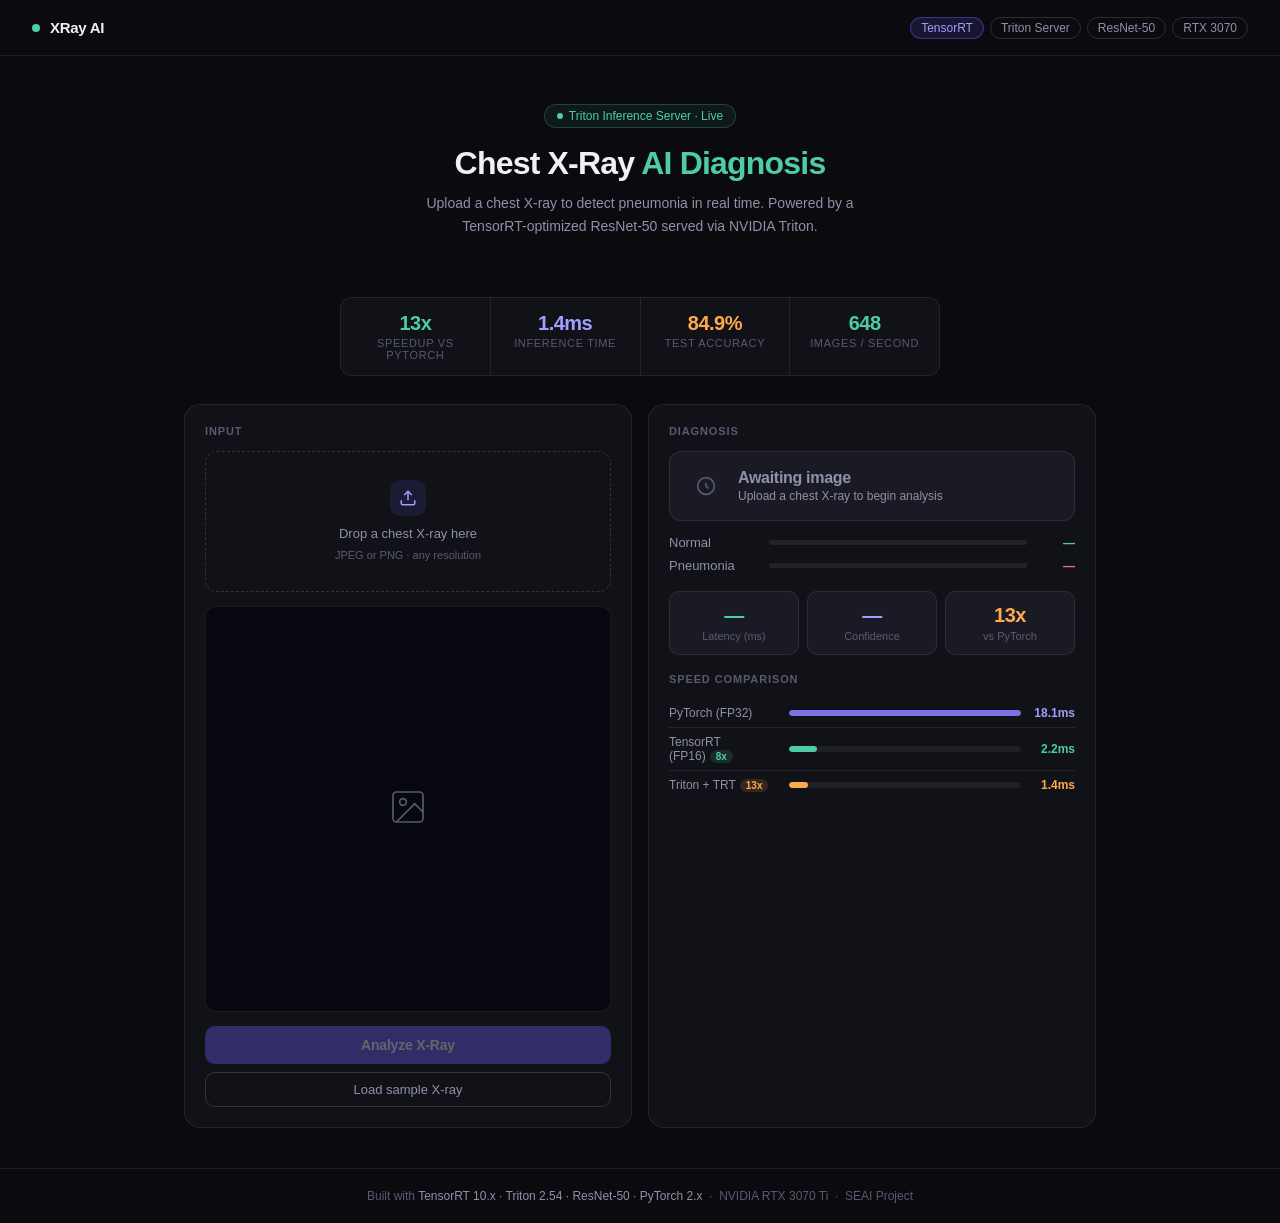
==== frontend/index.html @ e3b9f63e "Initial commit" ====
<!DOCTYPE html>
<html lang="en">
<head>
<meta charset="UTF-8">
<meta name="viewport" content="width=device-width, initial-scale=1.0">
<title>Chest X-Ray AI Classifier</title>
<style>
  *, *::before, *::after { box-sizing: border-box; margin: 0; padding: 0; }

  :root {
    --bg: #0a0a0f;
    --bg2: #111118;
    --bg3: #1a1a24;
    --border: rgba(255,255,255,0.08);
    --border2: rgba(255,255,255,0.14);
    --text: #f0f0f5;
    --text2: #9090a8;
    --text3: #5a5a70;
    --accent: #6c63ff;
    --accent2: #4ecca3;
    --danger: #ff6b6b;
    --success: #4ecca3;
    --warn: #ffa94d;
  }

  body {
    background: var(--bg);
    color: var(--text);
    font-family: 'Inter', -apple-system, BlinkMacSystemFont, sans-serif;
    min-height: 100vh;
    padding: 0;
  }

  a { color: var(--accent2); text-decoration: none; }

  .navbar {
    display: flex;
    align-items: center;
    justify-content: space-between;
    padding: 0 32px;
    height: 56px;
    border-bottom: 1px solid var(--border);
    background: var(--bg);
  }
  .nav-logo {
    display: flex;
    align-items: center;
    gap: 10px;
    font-size: 15px;
    font-weight: 600;
    letter-spacing: -0.3px;
  }
  .nav-logo-dot {
    width: 8px; height: 8px;
    border-radius: 50%;
    background: var(--accent2);
  }
  .nav-pills {
    display: flex;
    gap: 6px;
  }
  .nav-pill {
    font-size: 12px;
    padding: 3px 10px;
    border-radius: 20px;
    border: 1px solid var(--border2);
    color: var(--text2);
  }
  .nav-pill.active {
    background: rgba(108,99,255,0.15);
    border-color: rgba(108,99,255,0.4);
    color: #a09fff;
  }

  .hero {
    text-align: center;
    padding: 48px 32px 32px;
  }
  .hero-badge {
    display: inline-flex;
    align-items: center;
    gap: 6px;
    font-size: 12px;
    color: var(--accent2);
    border: 1px solid rgba(78,204,163,0.25);
    background: rgba(78,204,163,0.08);
    padding: 4px 12px;
    border-radius: 20px;
    margin-bottom: 16px;
  }
  .hero-badge-dot {
    width: 6px; height: 6px;
    border-radius: 50%;
    background: var(--accent2);
    animation: pulse 2s ease-in-out infinite;
  }
  @keyframes pulse { 0%,100%{opacity:1} 50%{opacity:0.4} }
  .hero h1 {
    font-size: 32px;
    font-weight: 700;
    letter-spacing: -0.8px;
    line-height: 1.2;
    margin-bottom: 10px;
  }
  .hero h1 span { color: var(--accent2); }
  .hero p {
    font-size: 14px;
    color: var(--text2);
    max-width: 480px;
    margin: 0 auto;
    line-height: 1.6;
  }

  .stats-bar {
    display: flex;
    justify-content: center;
    gap: 0;
    margin: 28px auto;
    max-width: 600px;
    border: 1px solid var(--border);
    border-radius: 12px;
    overflow: hidden;
    background: var(--bg2);
  }
  .stat-item {
    flex: 1;
    padding: 14px 16px;
    text-align: center;
    border-right: 1px solid var(--border);
  }
  .stat-item:last-child { border-right: none; }
  .stat-val {
    font-size: 20px;
    font-weight: 700;
    letter-spacing: -0.5px;
  }
  .stat-val.green { color: var(--accent2); }
  .stat-val.purple { color: #a09fff; }
  .stat-val.orange { color: var(--warn); }
  .stat-lbl {
    font-size: 11px;
    color: var(--text3);
    margin-top: 2px;
    text-transform: uppercase;
    letter-spacing: 0.06em;
  }

  .main-grid {
    display: grid;
    grid-template-columns: 1fr 1fr;
    gap: 16px;
    max-width: 960px;
    margin: 0 auto;
    padding: 0 24px 40px;
  }

  .panel {
    background: var(--bg2);
    border: 1px solid var(--border);
    border-radius: 16px;
    padding: 20px;
  }

  .panel-label {
    font-size: 11px;
    font-weight: 600;
    color: var(--text3);
    text-transform: uppercase;
    letter-spacing: 0.08em;
    margin-bottom: 14px;
  }

  .upload-zone {
    border: 1.5px dashed var(--border2);
    border-radius: 12px;
    padding: 28px 16px;
    text-align: center;
    cursor: pointer;
    transition: border-color 0.2s, background 0.2s;
    margin-bottom: 14px;
  }
  .upload-zone:hover {
    border-color: rgba(108,99,255,0.5);
    background: rgba(108,99,255,0.04);
  }
  .upload-zone.dragover {
    border-color: var(--accent2);
    background: rgba(78,204,163,0.06);
  }
  .upload-icon {
    width: 36px; height: 36px;
    margin: 0 auto 10px;
    border-radius: 10px;
    background: rgba(108,99,255,0.12);
    display: flex;
    align-items: center;
    justify-content: center;
  }
  .upload-icon svg { width: 18px; height: 18px; color: #a09fff; }
  .upload-zone p { font-size: 13px; color: var(--text2); margin-bottom: 4px; }
  .upload-zone span { font-size: 11px; color: var(--text3); }

  .preview-box {
    width: 100%;
    aspect-ratio: 1;
    background: #070710;
    border-radius: 10px;
    display: flex;
    align-items: center;
    justify-content: center;
    overflow: hidden;
    margin-bottom: 14px;
    border: 1px solid var(--border);
  }
  .preview-box img {
    width: 100%;
    height: 100%;
    object-fit: contain;
  }
  .preview-placeholder svg { width: 40px; height: 40px; color: var(--text3); }

  #fileInput { display: none; }

  .btn-analyze {
    width: 100%;
    padding: 11px;
    background: var(--accent);
    color: #fff;
    border: none;
    border-radius: 10px;
    font-size: 14px;
    font-weight: 600;
    cursor: pointer;
    transition: opacity 0.2s, transform 0.1s;
    letter-spacing: -0.2px;
  }
  .btn-analyze:hover { opacity: 0.88; }
  .btn-analyze:active { transform: scale(0.98); }
  .btn-analyze:disabled { opacity: 0.35; cursor: not-allowed; }

  .btn-sample {
    width: 100%;
    padding: 9px;
    background: transparent;
    color: var(--text2);
    border: 1px solid var(--border2);
    border-radius: 10px;
    font-size: 13px;
    cursor: pointer;
    margin-top: 8px;
    transition: background 0.2s, color 0.2s;
  }
  .btn-sample:hover { background: var(--bg3); color: var(--text); }

  .result-section { margin-bottom: 18px; }

  .diagnosis-card {
    border-radius: 12px;
    padding: 14px 16px;
    margin-bottom: 14px;
    display: flex;
    align-items: center;
    gap: 12px;
  }
  .diagnosis-card.normal { background: rgba(78,204,163,0.1); border: 1px solid rgba(78,204,163,0.25); }
  .diagnosis-card.pneumonia { background: rgba(255,107,107,0.1); border: 1px solid rgba(255,107,107,0.25); }
  .diagnosis-card.waiting { background: var(--bg3); border: 1px solid var(--border); }
  .diagnosis-icon {
    width: 40px; height: 40px;
    border-radius: 10px;
    display: flex;
    align-items: center;
    justify-content: center;
    flex-shrink: 0;
  }
  .diagnosis-icon svg { width: 20px; height: 20px; }
  .diagnosis-icon.normal { background: rgba(78,204,163,0.2); color: var(--success); }
  .diagnosis-icon.pneumonia { background: rgba(255,107,107,0.2); color: var(--danger); }
  .diagnosis-icon.waiting { background: var(--bg3); color: var(--text3); }
  .diagnosis-title { font-size: 16px; font-weight: 700; letter-spacing: -0.3px; }
  .diagnosis-title.normal { color: var(--success); }
  .diagnosis-title.pneumonia { color: var(--danger); }
  .diagnosis-title.waiting { color: var(--text2); }
  .diagnosis-sub { font-size: 12px; color: var(--text2); margin-top: 2px; }

  .conf-row { display: flex; align-items: center; gap: 10px; margin-bottom: 8px; }
  .conf-name { font-size: 13px; color: var(--text2); width: 90px; flex-shrink: 0; }
  .conf-track { flex: 1; height: 5px; background: rgba(255,255,255,0.07); border-radius: 3px; overflow: hidden; }
  .conf-fill { height: 5px; border-radius: 3px; transition: width 0.6s cubic-bezier(0.4,0,0.2,1); width: 0; }
  .conf-fill.normal { background: var(--success); }
  .conf-fill.pneumonia { background: var(--danger); }
  .conf-pct { font-size: 12px; font-weight: 600; width: 38px; text-align: right; }

  .metrics-grid {
    display: grid;
    grid-template-columns: repeat(3, 1fr);
    gap: 8px;
    margin-bottom: 18px;
  }
  .metric-card {
    background: var(--bg3);
    border: 1px solid var(--border);
    border-radius: 10px;
    padding: 12px 10px;
    text-align: center;
  }
  .metric-val { font-size: 20px; font-weight: 700; letter-spacing: -0.5px; }
  .metric-val.green { color: var(--accent2); }
  .metric-val.purple { color: #a09fff; }
  .metric-val.orange { color: var(--warn); }
  .metric-lbl { font-size: 11px; color: var(--text3); margin-top: 3px; }

  .speed-section {}
  .speed-row {
    display: flex;
    align-items: center;
    gap: 10px;
    padding: 7px 0;
    border-bottom: 1px solid var(--border);
  }
  .speed-row:last-child { border-bottom: none; }
  .speed-label { font-size: 12px; color: var(--text2); width: 110px; flex-shrink: 0; }
  .speed-tag {
    font-size: 10px;
    font-weight: 600;
    padding: 1px 6px;
    border-radius: 8px;
    margin-left: 4px;
  }
  .speed-tag.trt { background: rgba(78,204,163,0.15); color: var(--accent2); }
  .speed-tag.triton { background: rgba(255,169,77,0.15); color: var(--warn); }
  .speed-track { flex: 1; height: 6px; background: rgba(255,255,255,0.06); border-radius: 3px; overflow: hidden; }
  .speed-fill { height: 6px; border-radius: 3px; }
  .speed-fill.pytorch { background: #7c72e8; width: 100%; }
  .speed-fill.trt { background: var(--accent2); width: 12%; }
  .speed-fill.triton { background: var(--warn); width: 8%; }
  .speed-ms { font-size: 12px; font-weight: 600; width: 44px; text-align: right; }
  .speed-ms.pytorch { color: #a09fff; }
  .speed-ms.trt { color: var(--accent2); }
  .speed-ms.triton { color: var(--warn); }

  .loading-overlay {
    display: none;
    flex-direction: column;
    align-items: center;
    justify-content: center;
    gap: 12px;
    padding: 40px;
  }
  .loading-overlay.visible { display: flex; }
  .spinner {
    width: 32px; height: 32px;
    border: 2px solid var(--border2);
    border-top-color: var(--accent);
    border-radius: 50%;
    animation: spin 0.7s linear infinite;
  }
  @keyframes spin { to { transform: rotate(360deg); } }
  .loading-text { font-size: 13px; color: var(--text2); }

  .footer {
    text-align: center;
    padding: 20px;
    border-top: 1px solid var(--border);
    font-size: 12px;
    color: var(--text3);
  }
  .footer span { color: var(--text2); }

  .toast {
    display: none;
    position: fixed;
    bottom: 24px;
    left: 50%;
    transform: translateX(-50%);
    background: var(--bg3);
    border: 1px solid var(--border2);
    border-radius: 10px;
    padding: 10px 20px;
    font-size: 13px;
    color: var(--text);
    z-index: 100;
  }
  .toast.visible { display: block; animation: fadeup 0.3s ease; }
  @keyframes fadeup { from { opacity:0; transform: translateX(-50%) translateY(8px); } to { opacity:1; transform: translateX(-50%) translateY(0); } }
</style>
</head>
<body>

<nav class="navbar">
  <div class="nav-logo">
    <div class="nav-logo-dot"></div>
    XRay AI
  </div>
  <div class="nav-pills">
    <div class="nav-pill active">TensorRT</div>
    <div class="nav-pill">Triton Server</div>
    <div class="nav-pill">ResNet-50</div>
    <div class="nav-pill">RTX 3070</div>
  </div>
</nav>

<div class="hero">
  <div class="hero-badge">
    <div class="hero-badge-dot"></div>
    Triton Inference Server · Live
  </div>
  <h1>Chest X-Ray <span>AI Diagnosis</span></h1>
  <p>Upload a chest X-ray to detect pneumonia in real time. Powered by a TensorRT-optimized ResNet-50 served via NVIDIA Triton.</p>
</div>

<div class="stats-bar">
  <div class="stat-item">
    <div class="stat-val green">13x</div>
    <div class="stat-lbl">Speedup vs PyTorch</div>
  </div>
  <div class="stat-item">
    <div class="stat-val purple">1.4ms</div>
    <div class="stat-lbl">Inference time</div>
  </div>
  <div class="stat-item">
    <div class="stat-val orange">84.9%</div>
    <div class="stat-lbl">Test accuracy</div>
  </div>
  <div class="stat-item">
    <div class="stat-val green">648</div>
    <div class="stat-lbl">Images / second</div>
  </div>
</div>

<div class="main-grid">

  <div class="panel">
    <div class="panel-label">Input</div>

    <div class="upload-zone" id="uploadZone">
      <div class="upload-icon">
        <svg viewBox="0 0 24 24" fill="none" stroke="currentColor" stroke-width="2">
          <path d="M21 15v4a2 2 0 01-2 2H5a2 2 0 01-2-2v-4M17 8l-5-5-5 5M12 3v12"/>
        </svg>
      </div>
      <p>Drop a chest X-ray here</p>
      <span>JPEG or PNG · any resolution</span>
    </div>
    <input type="file" id="fileInput" accept="image/*">

    <div class="preview-box" id="previewBox">
      <div class="preview-placeholder" id="previewPlaceholder">
        <svg viewBox="0 0 24 24" fill="none" stroke="currentColor" stroke-width="1">
          <rect x="3" y="3" width="18" height="18" rx="2"/>
          <circle cx="9" cy="9" r="2"/><path d="M21 15l-5-5L5 21"/>
        </svg>
      </div>
      <img id="previewImg" style="display:none;" alt="X-ray preview">
    </div>

    <button class="btn-analyze" id="btnAnalyze" disabled onclick="analyze()">Analyze X-Ray</button>
    <button class="btn-sample" onclick="loadSample()">Load sample X-ray</button>
  </div>

  <div class="panel">
    <div class="panel-label">Diagnosis</div>

    <div id="loadingOverlay" class="loading-overlay">
      <div class="spinner"></div>
      <div class="loading-text">Running inference via Triton...</div>
    </div>

    <div id="resultSection">
      <div class="diagnosis-card waiting" id="diagnosisCard">
        <div class="diagnosis-icon waiting" id="diagnosisIcon">
          <svg viewBox="0 0 24 24" fill="none" stroke="currentColor" stroke-width="2">
            <circle cx="12" cy="12" r="10"/><path d="M12 8v4l3 3"/>
          </svg>
        </div>
        <div>
          <div class="diagnosis-title waiting" id="diagnosisTitle">Awaiting image</div>
          <div class="diagnosis-sub" id="diagnosisSub">Upload a chest X-ray to begin analysis</div>
        </div>
      </div>

      <div class="result-section">
        <div class="conf-row">
          <span class="conf-name">Normal</span>
          <div class="conf-track"><div class="conf-fill normal" id="barNormal"></div></div>
          <span class="conf-pct" id="pctNormal" style="color:#4ecca3">—</span>
        </div>
        <div class="conf-row">
          <span class="conf-name">Pneumonia</span>
          <div class="conf-track"><div class="conf-fill pneumonia" id="barPneumonia"></div></div>
          <span class="conf-pct" id="pctPneumonia" style="color:#ff6b6b">—</span>
        </div>
      </div>

      <div class="metrics-grid">
        <div class="metric-card">
          <div class="metric-val green" id="metricLatency">—</div>
          <div class="metric-lbl">Latency (ms)</div>
        </div>
        <div class="metric-card">
          <div class="metric-val purple" id="metricConf">—</div>
          <div class="metric-lbl">Confidence</div>
        </div>
        <div class="metric-card">
          <div class="metric-val orange">13x</div>
          <div class="metric-lbl">vs PyTorch</div>
        </div>
      </div>

      <div class="panel-label">Speed comparison</div>
      <div class="speed-section">
        <div class="speed-row">
          <span class="speed-label">PyTorch (FP32)</span>
          <div class="speed-track"><div class="speed-fill pytorch"></div></div>
          <span class="speed-ms pytorch">18.1ms</span>
        </div>
        <div class="speed-row">
          <span class="speed-label">TensorRT (FP16)<span class="speed-tag trt">8x</span></span>
          <div class="speed-track"><div class="speed-fill trt"></div></div>
          <span class="speed-ms trt">2.2ms</span>
        </div>
        <div class="speed-row">
          <span class="speed-label">Triton + TRT<span class="speed-tag triton">13x</span></span>
          <div class="speed-track"><div class="speed-fill triton"></div></div>
          <span class="speed-ms triton">1.4ms</span>
        </div>
      </div>
    </div>
  </div>

</div>

<div class="footer">
  Built with <span>TensorRT 10.x · Triton 2.54 · ResNet-50 · PyTorch 2.x</span> &nbsp;·&nbsp; NVIDIA RTX 3070 Ti &nbsp;·&nbsp; SEAI Project
</div>

<div class="toast" id="toast"></div>

<script>
  const API = 'http://localhost:8080';
  let selectedFile = null;

  const uploadZone = document.getElementById('uploadZone');
  const fileInput  = document.getElementById('fileInput');
  const previewImg = document.getElementById('previewImg');
  const previewPh  = document.getElementById('previewPlaceholder');
  const btnAnalyze = document.getElementById('btnAnalyze');

  uploadZone.addEventListener('click', () => fileInput.click());
  fileInput.addEventListener('change', e => { if(e.target.files[0]) setFile(e.target.files[0]); });

  uploadZone.addEventListener('dragover', e => { e.preventDefault(); uploadZone.classList.add('dragover'); });
  uploadZone.addEventListener('dragleave', () => uploadZone.classList.remove('dragover'));
  uploadZone.addEventListener('drop', e => {
    e.preventDefault();
    uploadZone.classList.remove('dragover');
    if(e.dataTransfer.files[0]) setFile(e.dataTransfer.files[0]);
  });

  function setFile(file) {
    selectedFile = file;
    const url = URL.createObjectURL(file);
    previewImg.src = url;
    previewImg.style.display = 'block';
    previewPh.style.display = 'none';
    btnAnalyze.disabled = false;
    resetResult();
  }

  function loadSample() {
    showToast('Loading sample X-ray...');
    fetch('https://upload.wikimedia.org/wikipedia/commons/thumb/5/5e/Normal_posteroanterior_%28PA%29_chest_radiograph_%28X-ray%29.jpg/800px-Normal_posteroanterior_%28PA%29_chest_radiograph_%28X-ray%29.jpg')
      .then(r => r.blob())
      .then(blob => {
        const file = new File([blob], 'sample_xray.jpg', { type: 'image/jpeg' });
        setFile(file);
        showToast('Sample loaded — click Analyze');
      })
      .catch(() => showToast('Could not load sample. Upload your own image.'));
  }

  function resetResult() {
    document.getElementById('diagnosisCard').className = 'diagnosis-card waiting';
    document.getElementById('diagnosisIcon').className = 'diagnosis-icon waiting';
    document.getElementById('diagnosisTitle').className = 'diagnosis-title waiting';
    document.getElementById('diagnosisTitle').textContent = 'Ready to analyze';
    document.getElementById('diagnosisSub').textContent = 'Click Analyze X-Ray to run inference';
    document.getElementById('barNormal').style.width = '0';
    document.getElementById('barPneumonia').style.width = '0';
    document.getElementById('pctNormal').textContent = '—';
    document.getElementById('pctPneumonia').textContent = '—';
    document.getElementById('metricLatency').textContent = '—';
    document.getElementById('metricConf').textContent = '—';
  }

  async function analyze() {
    if (!selectedFile) return;
    btnAnalyze.disabled = true;
    document.getElementById('loadingOverlay').classList.add('visible');
    document.getElementById('resultSection').style.opacity = '0.3';

    const form = new FormData();
    form.append('file', selectedFile);

    try {
      const res = await fetch(`${API}/predict`, { method: 'POST', body: form });
      if (!res.ok) throw new Error(`Server error: ${res.status}`);
      const data = await res.json();
      showResult(data);
    } catch(err) {
      showToast('Error: ' + err.message + ' — is Triton + FastAPI running?');
    } finally {
      btnAnalyze.disabled = false;
      document.getElementById('loadingOverlay').classList.remove('visible');
      document.getElementById('resultSection').style.opacity = '1';
    }
  }

  function showResult(data) {
    const isPneumonia = data.prediction === 'PNEUMONIA';
    const conf = parseFloat(data.confidence);
    const normalPct = parseFloat(data.NORMAL);
    const pneumPct  = parseFloat(data.PNEUMONIA);
    const latency   = parseFloat(data.latency_ms).toFixed(2);

    const card  = document.getElementById('diagnosisCard');
    const icon  = document.getElementById('diagnosisIcon');
    const title = document.getElementById('diagnosisTitle');
    const sub   = document.getElementById('diagnosisSub');

    if (isPneumonia) {
      card.className  = 'diagnosis-card pneumonia';
      icon.className  = 'diagnosis-icon pneumonia';
      icon.innerHTML  = '<svg viewBox="0 0 24 24" fill="none" stroke="currentColor" stroke-width="2"><circle cx="12" cy="12" r="10"/><line x1="12" y1="8" x2="12" y2="12"/><line x1="12" y1="16" x2="12.01" y2="16"/></svg>';
      title.className = 'diagnosis-title pneumonia';
      title.textContent = 'Pneumonia Detected';
      sub.textContent   = 'Recommend clinical review and further testing';
    } else {
      card.className  = 'diagnosis-card normal';
      icon.className  = 'diagnosis-icon normal';
      icon.innerHTML  = '<svg viewBox="0 0 24 24" fill="none" stroke="currentColor" stroke-width="2"><circle cx="12" cy="12" r="10"/><path d="M8 12l3 3 5-5"/></svg>';
      title.className = 'diagnosis-title normal';
      title.textContent = 'Normal — No Findings';
      sub.textContent   = 'No signs of pneumonia detected in this X-ray';
    }

    setTimeout(() => {
      document.getElementById('barNormal').style.width     = normalPct.toFixed(1) + '%';
      document.getElementById('barPneumonia').style.width  = pneumPct.toFixed(1) + '%';
    }, 50);

    document.getElementById('pctNormal').textContent    = normalPct.toFixed(1) + '%';
    document.getElementById('pctPneumonia').textContent = pneumPct.toFixed(1) + '%';
    document.getElementById('metricLatency').textContent = latency;
    document.getElementById('metricConf').textContent    = conf.toFixed(1) + '%';
  }

  function showToast(msg) {
    const t = document.getElementById('toast');
    t.textContent = msg;
    t.classList.add('visible');
    setTimeout(() => t.classList.remove('visible'), 3000);
  }
</script>
</body>
</html>
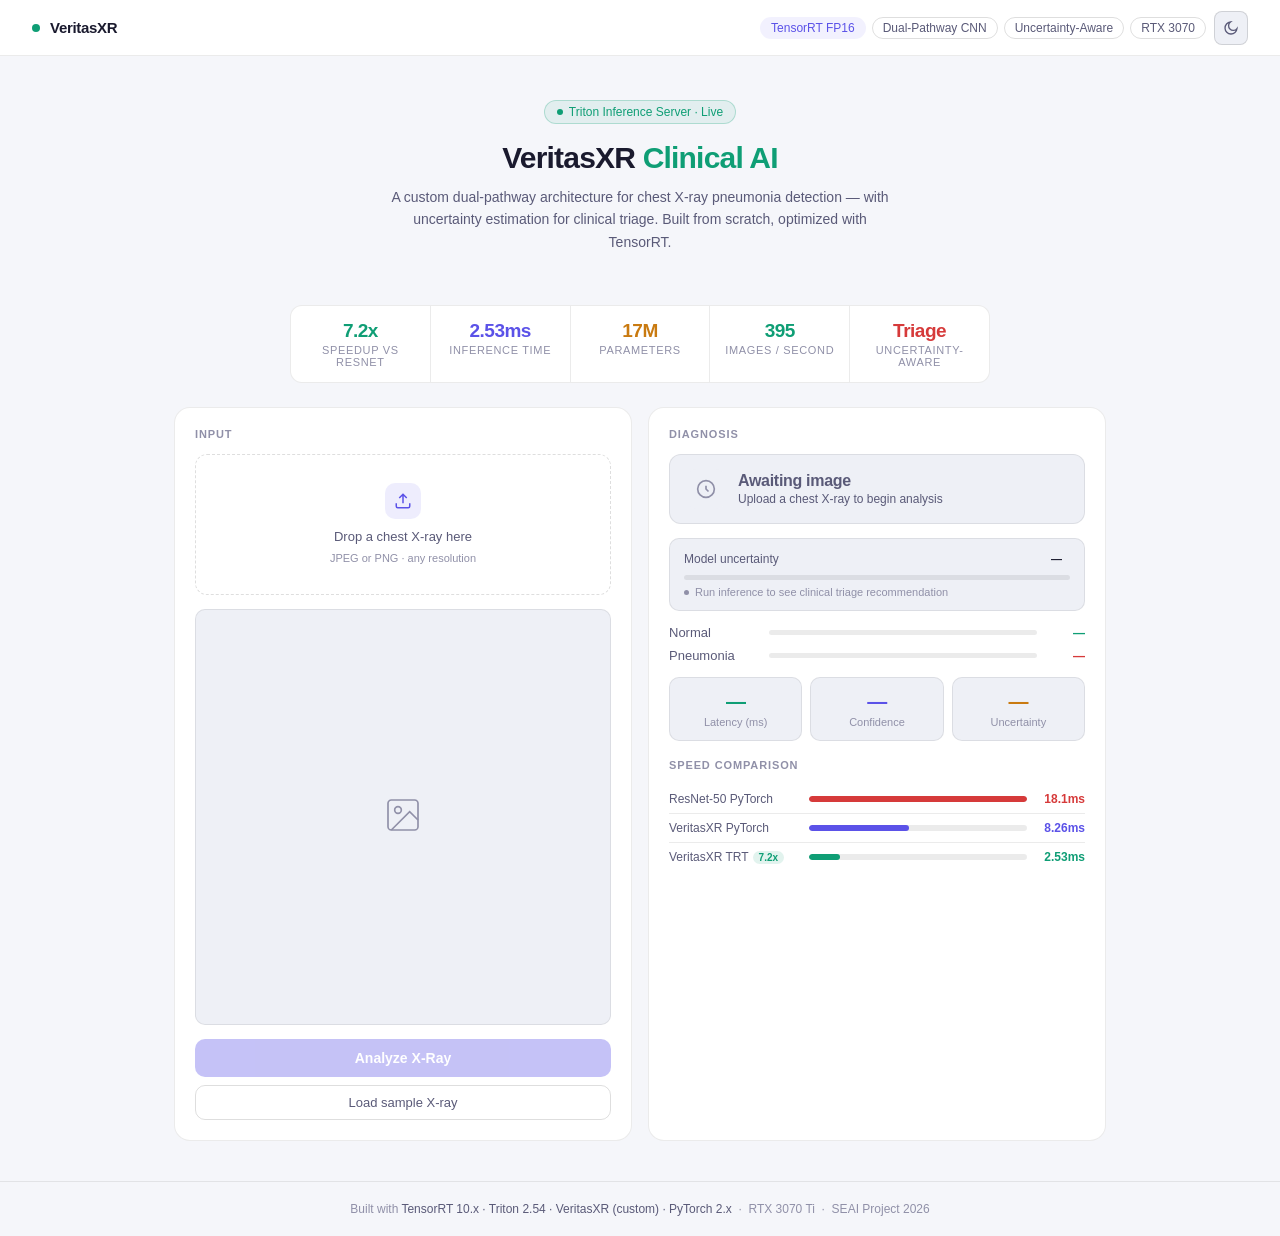
==== commit 3c85c370: "created my own model" ====
--- a/frontend/index.html
+++ b/frontend/index.html
@@ -1,388 +1,132 @@
 <!DOCTYPE html>
-<html lang="en">
+<html lang="en" data-theme="light">
 <head>
 <meta charset="UTF-8">
 <meta name="viewport" content="width=device-width, initial-scale=1.0">
-<title>Chest X-Ray AI Classifier</title>
+<title>VeritasXR — Chest X-Ray AI</title>
 <style>
   *, *::before, *::after { box-sizing: border-box; margin: 0; padding: 0; }
-
   :root {
-    --bg: #0a0a0f;
-    --bg2: #111118;
-    --bg3: #1a1a24;
-    --border: rgba(255,255,255,0.08);
-    --border2: rgba(255,255,255,0.14);
-    --text: #f0f0f5;
-    --text2: #9090a8;
-    --text3: #5a5a70;
-    --accent: #6c63ff;
-    --accent2: #4ecca3;
-    --danger: #ff6b6b;
-    --success: #4ecca3;
-    --warn: #ffa94d;
+    --bg:#f5f6fa; --bg2:#ffffff; --bg3:#eef0f6;
+    --border:rgba(0,0,0,0.08); --border2:rgba(0,0,0,0.13);
+    --text:#1a1a2e; --text2:#5a5a78; --text3:#9090a8;
+    --accent:#5b52e8; --accent2:#0f9e75;
+    --danger:#d63a3a; --success:#0f9e75; --warn:#c97a10;
+    --pill-bg:rgba(91,82,232,0.08); --pill-col:#5b52e8;
   }
-
-  body {
-    background: var(--bg);
-    color: var(--text);
-    font-family: 'Inter', -apple-system, BlinkMacSystemFont, sans-serif;
-    min-height: 100vh;
-    padding: 0;
+  [data-theme="dark"] {
+    --bg:#0a0a0f; --bg2:#111118; --bg3:#1a1a24;
+    --border:rgba(255,255,255,0.08); --border2:rgba(255,255,255,0.14);
+    --text:#f0f0f5; --text2:#9090a8; --text3:#5a5a70;
+    --accent:#6c63ff; --accent2:#4ecca3;
+    --danger:#ff6b6b; --success:#4ecca3; --warn:#ffa94d;
+    --pill-bg:rgba(108,99,255,0.15); --pill-col:#a09fff;
   }
-
-  a { color: var(--accent2); text-decoration: none; }
-
-  .navbar {
-    display: flex;
-    align-items: center;
-    justify-content: space-between;
-    padding: 0 32px;
-    height: 56px;
-    border-bottom: 1px solid var(--border);
-    background: var(--bg);
-  }
-  .nav-logo {
-    display: flex;
-    align-items: center;
-    gap: 10px;
-    font-size: 15px;
-    font-weight: 600;
-    letter-spacing: -0.3px;
-  }
-  .nav-logo-dot {
-    width: 8px; height: 8px;
-    border-radius: 50%;
-    background: var(--accent2);
-  }
-  .nav-pills {
-    display: flex;
-    gap: 6px;
-  }
-  .nav-pill {
-    font-size: 12px;
-    padding: 3px 10px;
-    border-radius: 20px;
-    border: 1px solid var(--border2);
-    color: var(--text2);
-  }
-  .nav-pill.active {
-    background: rgba(108,99,255,0.15);
-    border-color: rgba(108,99,255,0.4);
-    color: #a09fff;
-  }
-
-  .hero {
-    text-align: center;
-    padding: 48px 32px 32px;
-  }
-  .hero-badge {
-    display: inline-flex;
-    align-items: center;
-    gap: 6px;
-    font-size: 12px;
-    color: var(--accent2);
-    border: 1px solid rgba(78,204,163,0.25);
-    background: rgba(78,204,163,0.08);
-    padding: 4px 12px;
-    border-radius: 20px;
-    margin-bottom: 16px;
-  }
-  .hero-badge-dot {
-    width: 6px; height: 6px;
-    border-radius: 50%;
-    background: var(--accent2);
-    animation: pulse 2s ease-in-out infinite;
-  }
+  body { background:var(--bg); color:var(--text); font-family:'Inter',-apple-system,BlinkMacSystemFont,sans-serif; min-height:100vh; transition:background 0.25s,color 0.25s; }
+  .navbar { display:flex; align-items:center; justify-content:space-between; padding:0 32px; height:56px; border-bottom:1px solid var(--border); background:var(--bg2); }
+  .nav-logo { display:flex; align-items:center; gap:10px; font-size:15px; font-weight:600; letter-spacing:-0.3px; color:var(--text); }
+  .nav-logo-dot { width:8px; height:8px; border-radius:50%; background:var(--accent2); }
+  .nav-right { display:flex; align-items:center; gap:8px; }
+  .nav-pills { display:flex; gap:6px; }
+  .nav-pill { font-size:12px; padding:3px 10px; border-radius:20px; border:1px solid var(--border2); color:var(--text2); }
+  .nav-pill.active { background:var(--pill-bg); border-color:transparent; color:var(--pill-col); }
+  .theme-btn { width:34px; height:34px; border-radius:8px; border:1px solid var(--border2); background:var(--bg3); cursor:pointer; display:flex; align-items:center; justify-content:center; color:var(--text2); transition:background 0.2s; }
+  .theme-btn:hover { background:var(--border); }
+  .theme-btn svg { width:16px; height:16px; }
+  .i-sun { display:none; } .i-moon { display:block; }
+  [data-theme="dark"] .i-sun { display:block; } [data-theme="dark"] .i-moon { display:none; }
+  .hero { text-align:center; padding:44px 32px 28px; }
+  .hero-badge { display:inline-flex; align-items:center; gap:6px; font-size:12px; color:var(--accent2); border:1px solid rgba(15,158,117,0.25); background:rgba(15,158,117,0.08); padding:4px 12px; border-radius:20px; margin-bottom:16px; }
+  [data-theme="dark"] .hero-badge { border-color:rgba(78,204,163,0.25); background:rgba(78,204,163,0.08); }
+  .badge-dot { width:6px; height:6px; border-radius:50%; background:var(--accent2); animation:pulse 2s ease-in-out infinite; }
   @keyframes pulse { 0%,100%{opacity:1} 50%{opacity:0.4} }
-  .hero h1 {
-    font-size: 32px;
-    font-weight: 700;
-    letter-spacing: -0.8px;
-    line-height: 1.2;
-    margin-bottom: 10px;
-  }
-  .hero h1 span { color: var(--accent2); }
-  .hero p {
-    font-size: 14px;
-    color: var(--text2);
-    max-width: 480px;
-    margin: 0 auto;
-    line-height: 1.6;
-  }
-
-  .stats-bar {
-    display: flex;
-    justify-content: center;
-    gap: 0;
-    margin: 28px auto;
-    max-width: 600px;
-    border: 1px solid var(--border);
-    border-radius: 12px;
-    overflow: hidden;
-    background: var(--bg2);
-  }
-  .stat-item {
-    flex: 1;
-    padding: 14px 16px;
-    text-align: center;
-    border-right: 1px solid var(--border);
-  }
-  .stat-item:last-child { border-right: none; }
-  .stat-val {
-    font-size: 20px;
-    font-weight: 700;
-    letter-spacing: -0.5px;
-  }
-  .stat-val.green { color: var(--accent2); }
-  .stat-val.purple { color: #a09fff; }
-  .stat-val.orange { color: var(--warn); }
-  .stat-lbl {
-    font-size: 11px;
-    color: var(--text3);
-    margin-top: 2px;
-    text-transform: uppercase;
-    letter-spacing: 0.06em;
-  }
-
-  .main-grid {
-    display: grid;
-    grid-template-columns: 1fr 1fr;
-    gap: 16px;
-    max-width: 960px;
-    margin: 0 auto;
-    padding: 0 24px 40px;
-  }
-
-  .panel {
-    background: var(--bg2);
-    border: 1px solid var(--border);
-    border-radius: 16px;
-    padding: 20px;
-  }
-
-  .panel-label {
-    font-size: 11px;
-    font-weight: 600;
-    color: var(--text3);
-    text-transform: uppercase;
-    letter-spacing: 0.08em;
-    margin-bottom: 14px;
-  }
-
-  .upload-zone {
-    border: 1.5px dashed var(--border2);
-    border-radius: 12px;
-    padding: 28px 16px;
-    text-align: center;
-    cursor: pointer;
-    transition: border-color 0.2s, background 0.2s;
-    margin-bottom: 14px;
-  }
-  .upload-zone:hover {
-    border-color: rgba(108,99,255,0.5);
-    background: rgba(108,99,255,0.04);
-  }
-  .upload-zone.dragover {
-    border-color: var(--accent2);
-    background: rgba(78,204,163,0.06);
-  }
-  .upload-icon {
-    width: 36px; height: 36px;
-    margin: 0 auto 10px;
-    border-radius: 10px;
-    background: rgba(108,99,255,0.12);
-    display: flex;
-    align-items: center;
-    justify-content: center;
-  }
-  .upload-icon svg { width: 18px; height: 18px; color: #a09fff; }
-  .upload-zone p { font-size: 13px; color: var(--text2); margin-bottom: 4px; }
-  .upload-zone span { font-size: 11px; color: var(--text3); }
-
-  .preview-box {
-    width: 100%;
-    aspect-ratio: 1;
-    background: #070710;
-    border-radius: 10px;
-    display: flex;
-    align-items: center;
-    justify-content: center;
-    overflow: hidden;
-    margin-bottom: 14px;
-    border: 1px solid var(--border);
-  }
-  .preview-box img {
-    width: 100%;
-    height: 100%;
-    object-fit: contain;
-  }
-  .preview-placeholder svg { width: 40px; height: 40px; color: var(--text3); }
-
-  #fileInput { display: none; }
-
-  .btn-analyze {
-    width: 100%;
-    padding: 11px;
-    background: var(--accent);
-    color: #fff;
-    border: none;
-    border-radius: 10px;
-    font-size: 14px;
-    font-weight: 600;
-    cursor: pointer;
-    transition: opacity 0.2s, transform 0.1s;
-    letter-spacing: -0.2px;
-  }
-  .btn-analyze:hover { opacity: 0.88; }
-  .btn-analyze:active { transform: scale(0.98); }
-  .btn-analyze:disabled { opacity: 0.35; cursor: not-allowed; }
-
-  .btn-sample {
-    width: 100%;
-    padding: 9px;
-    background: transparent;
-    color: var(--text2);
-    border: 1px solid var(--border2);
-    border-radius: 10px;
-    font-size: 13px;
-    cursor: pointer;
-    margin-top: 8px;
-    transition: background 0.2s, color 0.2s;
-  }
-  .btn-sample:hover { background: var(--bg3); color: var(--text); }
-
-  .result-section { margin-bottom: 18px; }
-
-  .diagnosis-card {
-    border-radius: 12px;
-    padding: 14px 16px;
-    margin-bottom: 14px;
-    display: flex;
-    align-items: center;
-    gap: 12px;
-  }
-  .diagnosis-card.normal { background: rgba(78,204,163,0.1); border: 1px solid rgba(78,204,163,0.25); }
-  .diagnosis-card.pneumonia { background: rgba(255,107,107,0.1); border: 1px solid rgba(255,107,107,0.25); }
-  .diagnosis-card.waiting { background: var(--bg3); border: 1px solid var(--border); }
-  .diagnosis-icon {
-    width: 40px; height: 40px;
-    border-radius: 10px;
-    display: flex;
-    align-items: center;
-    justify-content: center;
-    flex-shrink: 0;
-  }
-  .diagnosis-icon svg { width: 20px; height: 20px; }
-  .diagnosis-icon.normal { background: rgba(78,204,163,0.2); color: var(--success); }
-  .diagnosis-icon.pneumonia { background: rgba(255,107,107,0.2); color: var(--danger); }
-  .diagnosis-icon.waiting { background: var(--bg3); color: var(--text3); }
-  .diagnosis-title { font-size: 16px; font-weight: 700; letter-spacing: -0.3px; }
-  .diagnosis-title.normal { color: var(--success); }
-  .diagnosis-title.pneumonia { color: var(--danger); }
-  .diagnosis-title.waiting { color: var(--text2); }
-  .diagnosis-sub { font-size: 12px; color: var(--text2); margin-top: 2px; }
-
-  .conf-row { display: flex; align-items: center; gap: 10px; margin-bottom: 8px; }
-  .conf-name { font-size: 13px; color: var(--text2); width: 90px; flex-shrink: 0; }
-  .conf-track { flex: 1; height: 5px; background: rgba(255,255,255,0.07); border-radius: 3px; overflow: hidden; }
-  .conf-fill { height: 5px; border-radius: 3px; transition: width 0.6s cubic-bezier(0.4,0,0.2,1); width: 0; }
-  .conf-fill.normal { background: var(--success); }
-  .conf-fill.pneumonia { background: var(--danger); }
-  .conf-pct { font-size: 12px; font-weight: 600; width: 38px; text-align: right; }
-
-  .metrics-grid {
-    display: grid;
-    grid-template-columns: repeat(3, 1fr);
-    gap: 8px;
-    margin-bottom: 18px;
-  }
-  .metric-card {
-    background: var(--bg3);
-    border: 1px solid var(--border);
-    border-radius: 10px;
-    padding: 12px 10px;
-    text-align: center;
-  }
-  .metric-val { font-size: 20px; font-weight: 700; letter-spacing: -0.5px; }
-  .metric-val.green { color: var(--accent2); }
-  .metric-val.purple { color: #a09fff; }
-  .metric-val.orange { color: var(--warn); }
-  .metric-lbl { font-size: 11px; color: var(--text3); margin-top: 3px; }
-
-  .speed-section {}
-  .speed-row {
-    display: flex;
-    align-items: center;
-    gap: 10px;
-    padding: 7px 0;
-    border-bottom: 1px solid var(--border);
-  }
-  .speed-row:last-child { border-bottom: none; }
-  .speed-label { font-size: 12px; color: var(--text2); width: 110px; flex-shrink: 0; }
-  .speed-tag {
-    font-size: 10px;
-    font-weight: 600;
-    padding: 1px 6px;
-    border-radius: 8px;
-    margin-left: 4px;
-  }
-  .speed-tag.trt { background: rgba(78,204,163,0.15); color: var(--accent2); }
-  .speed-tag.triton { background: rgba(255,169,77,0.15); color: var(--warn); }
-  .speed-track { flex: 1; height: 6px; background: rgba(255,255,255,0.06); border-radius: 3px; overflow: hidden; }
-  .speed-fill { height: 6px; border-radius: 3px; }
-  .speed-fill.pytorch { background: #7c72e8; width: 100%; }
-  .speed-fill.trt { background: var(--accent2); width: 12%; }
-  .speed-fill.triton { background: var(--warn); width: 8%; }
-  .speed-ms { font-size: 12px; font-weight: 600; width: 44px; text-align: right; }
-  .speed-ms.pytorch { color: #a09fff; }
-  .speed-ms.trt { color: var(--accent2); }
-  .speed-ms.triton { color: var(--warn); }
-
-  .loading-overlay {
-    display: none;
-    flex-direction: column;
-    align-items: center;
-    justify-content: center;
-    gap: 12px;
-    padding: 40px;
-  }
-  .loading-overlay.visible { display: flex; }
-  .spinner {
-    width: 32px; height: 32px;
-    border: 2px solid var(--border2);
-    border-top-color: var(--accent);
-    border-radius: 50%;
-    animation: spin 0.7s linear infinite;
-  }
-  @keyframes spin { to { transform: rotate(360deg); } }
-  .loading-text { font-size: 13px; color: var(--text2); }
-
-  .footer {
-    text-align: center;
-    padding: 20px;
-    border-top: 1px solid var(--border);
-    font-size: 12px;
-    color: var(--text3);
-  }
-  .footer span { color: var(--text2); }
-
-  .toast {
-    display: none;
-    position: fixed;
-    bottom: 24px;
-    left: 50%;
-    transform: translateX(-50%);
-    background: var(--bg3);
-    border: 1px solid var(--border2);
-    border-radius: 10px;
-    padding: 10px 20px;
-    font-size: 13px;
-    color: var(--text);
-    z-index: 100;
-  }
-  .toast.visible { display: block; animation: fadeup 0.3s ease; }
-  @keyframes fadeup { from { opacity:0; transform: translateX(-50%) translateY(8px); } to { opacity:1; transform: translateX(-50%) translateY(0); } }
+  .hero h1 { font-size:30px; font-weight:700; letter-spacing:-0.8px; line-height:1.2; margin-bottom:10px; color:var(--text); }
+  .hero h1 span { color:var(--accent2); }
+  .hero p { font-size:14px; color:var(--text2); max-width:500px; margin:0 auto; line-height:1.6; }
+  .stats-bar { display:flex; margin:24px auto; max-width:700px; border:1px solid var(--border); border-radius:12px; overflow:hidden; background:var(--bg2); }
+  .stat-item { flex:1; padding:14px 12px; text-align:center; border-right:1px solid var(--border); }
+  .stat-item:last-child { border-right:none; }
+  .stat-val { font-size:19px; font-weight:700; letter-spacing:-0.5px; }
+  .teal { color:var(--accent2); } .purple { color:var(--accent); } .amber { color:var(--warn); } .red { color:var(--danger); }
+  .stat-lbl { font-size:11px; color:var(--text3); margin-top:2px; text-transform:uppercase; letter-spacing:0.06em; }
+  .main-grid { display:grid; grid-template-columns:1fr 1fr; gap:16px; max-width:980px; margin:0 auto; padding:0 24px 40px; }
+  .panel { background:var(--bg2); border:1px solid var(--border); border-radius:16px; padding:20px; }
+  .panel-label { font-size:11px; font-weight:600; color:var(--text3); text-transform:uppercase; letter-spacing:0.08em; margin-bottom:14px; }
+  .upload-zone { border:1.5px dashed var(--border2); border-radius:12px; padding:28px 16px; text-align:center; cursor:pointer; transition:border-color 0.2s,background 0.2s; margin-bottom:14px; }
+  .upload-zone:hover { border-color:var(--accent); background:rgba(91,82,232,0.04); }
+  .upload-zone.dragover { border-color:var(--accent2); background:rgba(15,158,117,0.05); }
+  .upload-icon { width:36px; height:36px; margin:0 auto 10px; border-radius:10px; background:rgba(91,82,232,0.1); display:flex; align-items:center; justify-content:center; }
+  [data-theme="dark"] .upload-icon { background:rgba(108,99,255,0.12); }
+  .upload-icon svg { width:18px; height:18px; color:var(--accent); }
+  .upload-zone p { font-size:13px; color:var(--text2); margin-bottom:4px; }
+  .upload-zone span { font-size:11px; color:var(--text3); }
+  .preview-box { width:100%; aspect-ratio:1; background:var(--bg3); border-radius:10px; display:flex; align-items:center; justify-content:center; overflow:hidden; margin-bottom:14px; border:1px solid var(--border); }
+  .preview-box img { width:100%; height:100%; object-fit:contain; }
+  .preview-placeholder svg { width:40px; height:40px; color:var(--text3); }
+  #fileInput { display:none; }
+  .btn-analyze { width:100%; padding:11px; background:var(--accent); color:#fff; border:none; border-radius:10px; font-size:14px; font-weight:600; cursor:pointer; transition:opacity 0.2s,transform 0.1s; }
+  .btn-analyze:hover { opacity:0.88; } .btn-analyze:active { transform:scale(0.98); } .btn-analyze:disabled { opacity:0.35; cursor:not-allowed; }
+  .btn-sample { width:100%; padding:9px; background:transparent; color:var(--text2); border:1px solid var(--border2); border-radius:10px; font-size:13px; cursor:pointer; margin-top:8px; transition:background 0.2s,color 0.2s; }
+  .btn-sample:hover { background:var(--bg3); color:var(--text); }
+  .diag-card { border-radius:12px; padding:14px 16px; margin-bottom:14px; display:flex; align-items:center; gap:12px; }
+  .diag-card.normal   { background:rgba(15,158,117,0.08); border:1px solid rgba(15,158,117,0.22); }
+  .diag-card.pneumonia { background:rgba(214,58,58,0.08); border:1px solid rgba(214,58,58,0.22); }
+  .diag-card.waiting  { background:var(--bg3); border:1px solid var(--border); }
+  [data-theme="dark"] .diag-card.normal    { background:rgba(78,204,163,0.1); border-color:rgba(78,204,163,0.25); }
+  [data-theme="dark"] .diag-card.pneumonia { background:rgba(255,107,107,0.1); border-color:rgba(255,107,107,0.25); }
+  .diag-icon { width:40px; height:40px; border-radius:10px; display:flex; align-items:center; justify-content:center; flex-shrink:0; }
+  .diag-icon svg { width:20px; height:20px; }
+  .diag-icon.normal    { background:rgba(15,158,117,0.15); color:var(--success); }
+  .diag-icon.pneumonia { background:rgba(214,58,58,0.15);  color:var(--danger); }
+  .diag-icon.waiting   { background:var(--bg3); color:var(--text3); }
+  .diag-title { font-size:16px; font-weight:700; letter-spacing:-0.3px; }
+  .diag-title.normal    { color:var(--success); } .diag-title.pneumonia { color:var(--danger); } .diag-title.waiting { color:var(--text2); }
+  .diag-sub { font-size:12px; color:var(--text2); margin-top:2px; }
+  .u-card { border-radius:10px; padding:12px 14px; margin-bottom:14px; border:1px solid var(--border); background:var(--bg3); }
+  .u-header { display:flex; align-items:center; justify-content:space-between; margin-bottom:8px; }
+  .u-label { font-size:12px; color:var(--text2); }
+  .u-badge { font-size:11px; font-weight:600; padding:2px 8px; border-radius:8px; }
+  .u-badge.hc { background:rgba(15,158,117,0.12); color:var(--success); }
+  .u-badge.mc { background:rgba(201,122,16,0.12);  color:var(--warn); }
+  .u-badge.lc { background:rgba(214,58,58,0.12);   color:var(--danger); }
+  [data-theme="dark"] .u-badge.hc { background:rgba(78,204,163,0.15); }
+  [data-theme="dark"] .u-badge.mc { background:rgba(255,169,77,0.15); }
+  [data-theme="dark"] .u-badge.lc { background:rgba(255,107,107,0.15); }
+  .u-track { height:5px; background:var(--border); border-radius:3px; overflow:hidden; margin-bottom:6px; }
+  .u-fill { height:5px; border-radius:3px; transition:width 0.6s cubic-bezier(0.4,0,0.2,1); width:0; }
+  .u-fill.hc { background:var(--success); } .u-fill.mc { background:var(--warn); } .u-fill.lc { background:var(--danger); }
+  .triage-row { display:flex; align-items:center; gap:6px; font-size:11px; color:var(--text3); }
+  .triage-dot { width:5px; height:5px; border-radius:50%; flex-shrink:0; }
+  .conf-row { display:flex; align-items:center; gap:10px; margin-bottom:8px; }
+  .conf-name { font-size:13px; color:var(--text2); width:90px; flex-shrink:0; }
+  .conf-track { flex:1; height:5px; background:var(--border); border-radius:3px; overflow:hidden; }
+  .conf-fill { height:5px; border-radius:3px; transition:width 0.6s cubic-bezier(0.4,0,0.2,1); width:0; }
+  .cf-normal { background:var(--success); } .cf-pneum { background:var(--danger); }
+  .conf-pct { font-size:12px; font-weight:600; width:38px; text-align:right; }
+  .metrics-grid { display:grid; grid-template-columns:repeat(3,1fr); gap:8px; margin-bottom:18px; }
+  .metric-card { background:var(--bg3); border:1px solid var(--border); border-radius:10px; padding:12px 10px; text-align:center; }
+  .metric-val { font-size:20px; font-weight:700; letter-spacing:-0.5px; }
+  .metric-lbl { font-size:11px; color:var(--text3); margin-top:3px; }
+  .speed-row { display:flex; align-items:center; gap:10px; padding:7px 0; border-bottom:1px solid var(--border); }
+  .speed-row:last-child { border-bottom:none; }
+  .speed-label { font-size:12px; color:var(--text2); width:130px; flex-shrink:0; }
+  .speed-tag { font-size:10px; font-weight:600; padding:1px 6px; border-radius:8px; margin-left:4px; background:rgba(15,158,117,0.12); color:var(--success); }
+  [data-theme="dark"] .speed-tag { background:rgba(78,204,163,0.15); }
+  .speed-track { flex:1; height:6px; background:var(--border); border-radius:3px; overflow:hidden; }
+  .speed-fill { height:6px; border-radius:3px; }
+  .sf-resnet { background:#d63a3a; width:100%; } .sf-vxpt { background:var(--accent); width:46%; } .sf-vxtrt { background:var(--accent2); width:14%; }
+  .speed-ms { font-size:12px; font-weight:600; width:48px; text-align:right; }
+  .sm-resnet { color:var(--danger); } .sm-vxpt { color:var(--accent); } .sm-vxtrt { color:var(--accent2); }
+  .loading-overlay { display:none; flex-direction:column; align-items:center; justify-content:center; gap:12px; padding:40px; }
+  .loading-overlay.visible { display:flex; }
+  .spinner { width:32px; height:32px; border:2px solid var(--border2); border-top-color:var(--accent); border-radius:50%; animation:spin 0.7s linear infinite; }
+  @keyframes spin { to { transform:rotate(360deg); } }
+  .loading-text { font-size:13px; color:var(--text2); }
+  .footer { text-align:center; padding:20px; border-top:1px solid var(--border); font-size:12px; color:var(--text3); }
+  .footer span { color:var(--text2); }
+  .toast { display:none; position:absolute; bottom:24px; left:50%; transform:translateX(-50%); background:var(--bg2); border:1px solid var(--border2); border-radius:10px; padding:10px 20px; font-size:13px; color:var(--text); z-index:100; }
+  .toast.visible { display:block; animation:fadeup 0.3s ease; }
+  @keyframes fadeup { from{opacity:0;transform:translateX(-50%) translateY(8px)} to{opacity:1;transform:translateX(-50%) translateY(0)} }
 </style>
 </head>
 <body>
@@ -390,277 +134,227 @@
 <nav class="navbar">
   <div class="nav-logo">
     <div class="nav-logo-dot"></div>
-    XRay AI
+    VeritasXR
   </div>
-  <div class="nav-pills">
-    <div class="nav-pill active">TensorRT</div>
-    <div class="nav-pill">Triton Server</div>
-    <div class="nav-pill">ResNet-50</div>
-    <div class="nav-pill">RTX 3070</div>
+  <div class="nav-right">
+    <div class="nav-pills">
+      <div class="nav-pill active">TensorRT FP16</div>
+      <div class="nav-pill">Dual-Pathway CNN</div>
+      <div class="nav-pill">Uncertainty-Aware</div>
+      <div class="nav-pill">RTX 3070</div>
+    </div>
+    <button class="theme-btn" onclick="toggleTheme()" title="Toggle theme">
+      <svg class="i-moon" viewBox="0 0 24 24" fill="none" stroke="currentColor" stroke-width="2"><path d="M21 12.79A9 9 0 1111.21 3a7 7 0 109.79 9.79z"/></svg>
+      <svg class="i-sun"  viewBox="0 0 24 24" fill="none" stroke="currentColor" stroke-width="2"><circle cx="12" cy="12" r="5"/><line x1="12" y1="1" x2="12" y2="3"/><line x1="12" y1="21" x2="12" y2="23"/><line x1="4.22" y1="4.22" x2="5.64" y2="5.64"/><line x1="18.36" y1="18.36" x2="19.78" y2="19.78"/><line x1="1" y1="12" x2="3" y2="12"/><line x1="21" y1="12" x2="23" y2="12"/><line x1="4.22" y1="19.78" x2="5.64" y2="18.36"/><line x1="18.36" y1="5.64" x2="19.78" y2="4.22"/></svg>
+    </button>
   </div>
 </nav>
 
 <div class="hero">
-  <div class="hero-badge">
-    <div class="hero-badge-dot"></div>
-    Triton Inference Server · Live
-  </div>
-  <h1>Chest X-Ray <span>AI Diagnosis</span></h1>
-  <p>Upload a chest X-ray to detect pneumonia in real time. Powered by a TensorRT-optimized ResNet-50 served via NVIDIA Triton.</p>
+  <div class="hero-badge"><div class="badge-dot"></div>Triton Inference Server · Live</div>
+  <h1>VeritasXR <span>Clinical AI</span></h1>
+  <p>A custom dual-pathway architecture for chest X-ray pneumonia detection — with uncertainty estimation for clinical triage. Built from scratch, optimized with TensorRT.</p>
 </div>
 
 <div class="stats-bar">
-  <div class="stat-item">
-    <div class="stat-val green">13x</div>
-    <div class="stat-lbl">Speedup vs PyTorch</div>
-  </div>
-  <div class="stat-item">
-    <div class="stat-val purple">1.4ms</div>
-    <div class="stat-lbl">Inference time</div>
-  </div>
-  <div class="stat-item">
-    <div class="stat-val orange">84.9%</div>
-    <div class="stat-lbl">Test accuracy</div>
-  </div>
-  <div class="stat-item">
-    <div class="stat-val green">648</div>
-    <div class="stat-lbl">Images / second</div>
-  </div>
+  <div class="stat-item"><div class="stat-val teal">7.2x</div><div class="stat-lbl">Speedup vs ResNet</div></div>
+  <div class="stat-item"><div class="stat-val purple">2.53ms</div><div class="stat-lbl">Inference time</div></div>
+  <div class="stat-item"><div class="stat-val amber">17M</div><div class="stat-lbl">Parameters</div></div>
+  <div class="stat-item"><div class="stat-val teal">395</div><div class="stat-lbl">Images / second</div></div>
+  <div class="stat-item"><div class="stat-val red">Triage</div><div class="stat-lbl">Uncertainty-aware</div></div>
 </div>
 
 <div class="main-grid">
-
   <div class="panel">
     <div class="panel-label">Input</div>
-
     <div class="upload-zone" id="uploadZone">
-      <div class="upload-icon">
-        <svg viewBox="0 0 24 24" fill="none" stroke="currentColor" stroke-width="2">
-          <path d="M21 15v4a2 2 0 01-2 2H5a2 2 0 01-2-2v-4M17 8l-5-5-5 5M12 3v12"/>
-        </svg>
-      </div>
+      <div class="upload-icon"><svg viewBox="0 0 24 24" fill="none" stroke="currentColor" stroke-width="2"><path d="M21 15v4a2 2 0 01-2 2H5a2 2 0 01-2-2v-4M17 8l-5-5-5 5M12 3v12"/></svg></div>
       <p>Drop a chest X-ray here</p>
       <span>JPEG or PNG · any resolution</span>
     </div>
     <input type="file" id="fileInput" accept="image/*">
-
-    <div class="preview-box" id="previewBox">
-      <div class="preview-placeholder" id="previewPlaceholder">
-        <svg viewBox="0 0 24 24" fill="none" stroke="currentColor" stroke-width="1">
-          <rect x="3" y="3" width="18" height="18" rx="2"/>
-          <circle cx="9" cy="9" r="2"/><path d="M21 15l-5-5L5 21"/>
-        </svg>
-      </div>
+    <div class="preview-box">
+      <div class="preview-placeholder" id="previewPh"><svg viewBox="0 0 24 24" fill="none" stroke="currentColor" stroke-width="1"><rect x="3" y="3" width="18" height="18" rx="2"/><circle cx="9" cy="9" r="2"/><path d="M21 15l-5-5L5 21"/></svg></div>
       <img id="previewImg" style="display:none;" alt="X-ray preview">
     </div>
-
     <button class="btn-analyze" id="btnAnalyze" disabled onclick="analyze()">Analyze X-Ray</button>
     <button class="btn-sample" onclick="loadSample()">Load sample X-ray</button>
   </div>
 
   <div class="panel">
     <div class="panel-label">Diagnosis</div>
-
     <div id="loadingOverlay" class="loading-overlay">
       <div class="spinner"></div>
-      <div class="loading-text">Running inference via Triton...</div>
-    </div>
-
+      <div class="loading-text">Running VeritasXR via Triton...</div>
+    </div>
     <div id="resultSection">
-      <div class="diagnosis-card waiting" id="diagnosisCard">
-        <div class="diagnosis-icon waiting" id="diagnosisIcon">
-          <svg viewBox="0 0 24 24" fill="none" stroke="currentColor" stroke-width="2">
-            <circle cx="12" cy="12" r="10"/><path d="M12 8v4l3 3"/>
-          </svg>
+      <div class="diag-card waiting" id="diagCard">
+        <div class="diag-icon waiting" id="diagIcon"><svg viewBox="0 0 24 24" fill="none" stroke="currentColor" stroke-width="2"><circle cx="12" cy="12" r="10"/><path d="M12 8v4l3 3"/></svg></div>
+        <div>
+          <div class="diag-title waiting" id="diagTitle">Awaiting image</div>
+          <div class="diag-sub" id="diagSub">Upload a chest X-ray to begin analysis</div>
         </div>
-        <div>
-          <div class="diagnosis-title waiting" id="diagnosisTitle">Awaiting image</div>
-          <div class="diagnosis-sub" id="diagnosisSub">Upload a chest X-ray to begin analysis</div>
-        </div>
-      </div>
-
-      <div class="result-section">
-        <div class="conf-row">
-          <span class="conf-name">Normal</span>
-          <div class="conf-track"><div class="conf-fill normal" id="barNormal"></div></div>
-          <span class="conf-pct" id="pctNormal" style="color:#4ecca3">—</span>
-        </div>
-        <div class="conf-row">
-          <span class="conf-name">Pneumonia</span>
-          <div class="conf-track"><div class="conf-fill pneumonia" id="barPneumonia"></div></div>
-          <span class="conf-pct" id="pctPneumonia" style="color:#ff6b6b">—</span>
-        </div>
+      </div>
+
+      <div class="u-card">
+        <div class="u-header"><span class="u-label">Model uncertainty</span><span class="u-badge" id="uBadge">—</span></div>
+        <div class="u-track"><div class="u-fill" id="uFill"></div></div>
+        <div class="triage-row"><div class="triage-dot" id="triageDot" style="background:var(--text3)"></div><span id="triageText">Run inference to see clinical triage recommendation</span></div>
+      </div>
+
+      <div style="margin-bottom:14px;">
+        <div class="conf-row"><span class="conf-name">Normal</span><div class="conf-track"><div class="conf-fill cf-normal" id="barNormal"></div></div><span class="conf-pct teal" id="pctNormal">—</span></div>
+        <div class="conf-row"><span class="conf-name">Pneumonia</span><div class="conf-track"><div class="conf-fill cf-pneum" id="barPneumonia"></div></div><span class="conf-pct red" id="pctPneumonia">—</span></div>
       </div>
 
       <div class="metrics-grid">
-        <div class="metric-card">
-          <div class="metric-val green" id="metricLatency">—</div>
-          <div class="metric-lbl">Latency (ms)</div>
-        </div>
-        <div class="metric-card">
-          <div class="metric-val purple" id="metricConf">—</div>
-          <div class="metric-lbl">Confidence</div>
-        </div>
-        <div class="metric-card">
-          <div class="metric-val orange">13x</div>
-          <div class="metric-lbl">vs PyTorch</div>
-        </div>
+        <div class="metric-card"><div class="metric-val teal" id="mLatency">—</div><div class="metric-lbl">Latency (ms)</div></div>
+        <div class="metric-card"><div class="metric-val purple" id="mConf">—</div><div class="metric-lbl">Confidence</div></div>
+        <div class="metric-card"><div class="metric-val amber" id="mUnc">—</div><div class="metric-lbl">Uncertainty</div></div>
       </div>
 
       <div class="panel-label">Speed comparison</div>
-      <div class="speed-section">
-        <div class="speed-row">
-          <span class="speed-label">PyTorch (FP32)</span>
-          <div class="speed-track"><div class="speed-fill pytorch"></div></div>
-          <span class="speed-ms pytorch">18.1ms</span>
-        </div>
-        <div class="speed-row">
-          <span class="speed-label">TensorRT (FP16)<span class="speed-tag trt">8x</span></span>
-          <div class="speed-track"><div class="speed-fill trt"></div></div>
-          <span class="speed-ms trt">2.2ms</span>
-        </div>
-        <div class="speed-row">
-          <span class="speed-label">Triton + TRT<span class="speed-tag triton">13x</span></span>
-          <div class="speed-track"><div class="speed-fill triton"></div></div>
-          <span class="speed-ms triton">1.4ms</span>
-        </div>
+      <div>
+        <div class="speed-row"><span class="speed-label">ResNet-50 PyTorch</span><div class="speed-track"><div class="speed-fill sf-resnet"></div></div><span class="speed-ms sm-resnet">18.1ms</span></div>
+        <div class="speed-row"><span class="speed-label">VeritasXR PyTorch</span><div class="speed-track"><div class="speed-fill sf-vxpt"></div></div><span class="speed-ms sm-vxpt">8.26ms</span></div>
+        <div class="speed-row"><span class="speed-label">VeritasXR TRT<span class="speed-tag">7.2x</span></span><div class="speed-track"><div class="speed-fill sf-vxtrt"></div></div><span class="speed-ms sm-vxtrt">2.53ms</span></div>
       </div>
     </div>
   </div>
-
 </div>
 
-<div class="footer">
-  Built with <span>TensorRT 10.x · Triton 2.54 · ResNet-50 · PyTorch 2.x</span> &nbsp;·&nbsp; NVIDIA RTX 3070 Ti &nbsp;·&nbsp; SEAI Project
-</div>
-
+<div class="footer">Built with <span>TensorRT 10.x · Triton 2.54 · VeritasXR (custom) · PyTorch 2.x</span> &nbsp;·&nbsp; RTX 3070 Ti &nbsp;·&nbsp; SEAI Project 2026</div>
 <div class="toast" id="toast"></div>
 
 <script>
-  const API = 'http://localhost:8080';
-  let selectedFile = null;
-
-  const uploadZone = document.getElementById('uploadZone');
-  const fileInput  = document.getElementById('fileInput');
-  const previewImg = document.getElementById('previewImg');
-  const previewPh  = document.getElementById('previewPlaceholder');
-  const btnAnalyze = document.getElementById('btnAnalyze');
-
-  uploadZone.addEventListener('click', () => fileInput.click());
-  fileInput.addEventListener('change', e => { if(e.target.files[0]) setFile(e.target.files[0]); });
-
-  uploadZone.addEventListener('dragover', e => { e.preventDefault(); uploadZone.classList.add('dragover'); });
-  uploadZone.addEventListener('dragleave', () => uploadZone.classList.remove('dragover'));
-  uploadZone.addEventListener('drop', e => {
-    e.preventDefault();
-    uploadZone.classList.remove('dragover');
-    if(e.dataTransfer.files[0]) setFile(e.dataTransfer.files[0]);
-  });
-
-  function setFile(file) {
-    selectedFile = file;
-    const url = URL.createObjectURL(file);
-    previewImg.src = url;
-    previewImg.style.display = 'block';
-    previewPh.style.display = 'none';
-    btnAnalyze.disabled = false;
-    resetResult();
+const API = 'http://localhost:8080';
+let selectedFile = null;
+
+function toggleTheme() {
+  const h = document.documentElement;
+  h.setAttribute('data-theme', h.getAttribute('data-theme') === 'dark' ? 'light' : 'dark');
+}
+
+const uploadZone = document.getElementById('uploadZone');
+const fileInput  = document.getElementById('fileInput');
+uploadZone.addEventListener('click', () => fileInput.click());
+fileInput.addEventListener('change', e => { if(e.target.files[0]) setFile(e.target.files[0]); });
+uploadZone.addEventListener('dragover', e => { e.preventDefault(); uploadZone.classList.add('dragover'); });
+uploadZone.addEventListener('dragleave', () => uploadZone.classList.remove('dragover'));
+uploadZone.addEventListener('drop', e => { e.preventDefault(); uploadZone.classList.remove('dragover'); if(e.dataTransfer.files[0]) setFile(e.dataTransfer.files[0]); });
+
+function setFile(file) {
+  selectedFile = file;
+  const img = document.getElementById('previewImg');
+  img.src = URL.createObjectURL(file);
+  img.style.display = 'block';
+  document.getElementById('previewPh').style.display = 'none';
+  document.getElementById('btnAnalyze').disabled = false;
+  resetResult();
+}
+
+function loadSample() {
+  showToast('Loading sample X-ray...');
+  fetch('https://upload.wikimedia.org/wikipedia/commons/thumb/5/5e/Normal_posteroanterior_%28PA%29_chest_radiograph_%28X-ray%29.jpg/800px-Normal_posteroanterior_%28PA%29_chest_radiograph_%28X-ray%29.jpg')
+    .then(r => r.blob()).then(blob => { setFile(new File([blob], 'sample.jpg', {type:'image/jpeg'})); showToast('Sample loaded — click Analyze'); })
+    .catch(() => showToast('Could not load sample.'));
+}
+
+function resetResult() {
+  document.getElementById('diagCard').className = 'diag-card waiting';
+  document.getElementById('diagIcon').className = 'diag-icon waiting';
+  document.getElementById('diagTitle').className = 'diag-title waiting';
+  document.getElementById('diagTitle').textContent = 'Ready to analyze';
+  document.getElementById('diagSub').textContent = 'Click Analyze X-Ray to run inference';
+  ['barNormal','barPneumonia','uFill'].forEach(id => document.getElementById(id).style.width = '0');
+  ['pctNormal','pctPneumonia','mLatency','mConf','mUnc'].forEach(id => document.getElementById(id).textContent = '—');
+  document.getElementById('uBadge').textContent = '—';
+  document.getElementById('uBadge').className = 'u-badge';
+  document.getElementById('uFill').className = 'u-fill';
+  document.getElementById('triageText').textContent = 'Run inference to see clinical triage recommendation';
+  document.getElementById('triageDot').style.background = 'var(--text3)';
+}
+
+async function analyze() {
+  if (!selectedFile) return;
+  document.getElementById('btnAnalyze').disabled = true;
+  document.getElementById('loadingOverlay').classList.add('visible');
+  document.getElementById('resultSection').style.opacity = '0.3';
+  const form = new FormData();
+  form.append('file', selectedFile);
+  try {
+    const res = await fetch(`${API}/predict`, {method:'POST', body:form});
+    if (!res.ok) throw new Error(`Server error: ${res.status}`);
+    showResult(await res.json());
+  } catch(err) {
+    showToast('Error: ' + err.message + ' — is Triton + FastAPI running?');
+  } finally {
+    document.getElementById('btnAnalyze').disabled = false;
+    document.getElementById('loadingOverlay').classList.remove('visible');
+    document.getElementById('resultSection').style.opacity = '1';
   }
-
-  function loadSample() {
-    showToast('Loading sample X-ray...');
-    fetch('https://upload.wikimedia.org/wikipedia/commons/thumb/5/5e/Normal_posteroanterior_%28PA%29_chest_radiograph_%28X-ray%29.jpg/800px-Normal_posteroanterior_%28PA%29_chest_radiograph_%28X-ray%29.jpg')
-      .then(r => r.blob())
-      .then(blob => {
-        const file = new File([blob], 'sample_xray.jpg', { type: 'image/jpeg' });
-        setFile(file);
-        showToast('Sample loaded — click Analyze');
-      })
-      .catch(() => showToast('Could not load sample. Upload your own image.'));
+}
+
+function showResult(data) {
+  const isPneu = data.prediction === 'PNEUMONIA';
+  const nPct   = parseFloat(data.NORMAL);
+  const pPct   = parseFloat(data.PNEUMONIA);
+  const lat    = parseFloat(data.latency_ms).toFixed(2);
+  const conf   = parseFloat(data.confidence);
+  const unc    = data.uncertainty_score || 0;
+
+  const card  = document.getElementById('diagCard');
+  const icon  = document.getElementById('diagIcon');
+  const title = document.getElementById('diagTitle');
+  const sub   = document.getElementById('diagSub');
+
+  if (isPneu) {
+    card.className  = 'diag-card pneumonia';
+    icon.className  = 'diag-icon pneumonia';
+    icon.innerHTML  = '<svg viewBox="0 0 24 24" fill="none" stroke="currentColor" stroke-width="2"><circle cx="12" cy="12" r="10"/><line x1="12" y1="8" x2="12" y2="12"/><line x1="12" y1="16" x2="12.01" y2="16"/></svg>';
+    title.className = 'diag-title pneumonia';
+    title.textContent = 'Pneumonia Detected';
+    sub.textContent   = 'Recommend clinical review and further testing';
+  } else {
+    card.className  = 'diag-card normal';
+    icon.className  = 'diag-icon normal';
+    icon.innerHTML  = '<svg viewBox="0 0 24 24" fill="none" stroke="currentColor" stroke-width="2"><circle cx="12" cy="12" r="10"/><path d="M8 12l3 3 5-5"/></svg>';
+    title.className = 'diag-title normal';
+    title.textContent = 'Normal — No Findings';
+    sub.textContent   = 'No signs of pneumonia detected in this X-ray';
   }
 
-  function resetResult() {
-    document.getElementById('diagnosisCard').className = 'diagnosis-card waiting';
-    document.getElementById('diagnosisIcon').className = 'diagnosis-icon waiting';
-    document.getElementById('diagnosisTitle').className = 'diagnosis-title waiting';
-    document.getElementById('diagnosisTitle').textContent = 'Ready to analyze';
-    document.getElementById('diagnosisSub').textContent = 'Click Analyze X-Ray to run inference';
-    document.getElementById('barNormal').style.width = '0';
-    document.getElementById('barPneumonia').style.width = '0';
-    document.getElementById('pctNormal').textContent = '—';
-    document.getElementById('pctPneumonia').textContent = '—';
-    document.getElementById('metricLatency').textContent = '—';
-    document.getElementById('metricConf').textContent = '—';
-  }
-
-  async function analyze() {
-    if (!selectedFile) return;
-    btnAnalyze.disabled = true;
-    document.getElementById('loadingOverlay').classList.add('visible');
-    document.getElementById('resultSection').style.opacity = '0.3';
-
-    const form = new FormData();
-    form.append('file', selectedFile);
-
-    try {
-      const res = await fetch(`${API}/predict`, { method: 'POST', body: form });
-      if (!res.ok) throw new Error(`Server error: ${res.status}`);
-      const data = await res.json();
-      showResult(data);
-    } catch(err) {
-      showToast('Error: ' + err.message + ' — is Triton + FastAPI running?');
-    } finally {
-      btnAnalyze.disabled = false;
-      document.getElementById('loadingOverlay').classList.remove('visible');
-      document.getElementById('resultSection').style.opacity = '1';
-    }
-  }
-
-  function showResult(data) {
-    const isPneumonia = data.prediction === 'PNEUMONIA';
-    const conf = parseFloat(data.confidence);
-    const normalPct = parseFloat(data.NORMAL);
-    const pneumPct  = parseFloat(data.PNEUMONIA);
-    const latency   = parseFloat(data.latency_ms).toFixed(2);
-
-    const card  = document.getElementById('diagnosisCard');
-    const icon  = document.getElementById('diagnosisIcon');
-    const title = document.getElementById('diagnosisTitle');
-    const sub   = document.getElementById('diagnosisSub');
-
-    if (isPneumonia) {
-      card.className  = 'diagnosis-card pneumonia';
-      icon.className  = 'diagnosis-icon pneumonia';
-      icon.innerHTML  = '<svg viewBox="0 0 24 24" fill="none" stroke="currentColor" stroke-width="2"><circle cx="12" cy="12" r="10"/><line x1="12" y1="8" x2="12" y2="12"/><line x1="12" y1="16" x2="12.01" y2="16"/></svg>';
-      title.className = 'diagnosis-title pneumonia';
-      title.textContent = 'Pneumonia Detected';
-      sub.textContent   = 'Recommend clinical review and further testing';
-    } else {
-      card.className  = 'diagnosis-card normal';
-      icon.className  = 'diagnosis-icon normal';
-      icon.innerHTML  = '<svg viewBox="0 0 24 24" fill="none" stroke="currentColor" stroke-width="2"><circle cx="12" cy="12" r="10"/><path d="M8 12l3 3 5-5"/></svg>';
-      title.className = 'diagnosis-title normal';
-      title.textContent = 'Normal — No Findings';
-      sub.textContent   = 'No signs of pneumonia detected in this X-ray';
-    }
-
-    setTimeout(() => {
-      document.getElementById('barNormal').style.width     = normalPct.toFixed(1) + '%';
-      document.getElementById('barPneumonia').style.width  = pneumPct.toFixed(1) + '%';
-    }, 50);
-
-    document.getElementById('pctNormal').textContent    = normalPct.toFixed(1) + '%';
-    document.getElementById('pctPneumonia').textContent = pneumPct.toFixed(1) + '%';
-    document.getElementById('metricLatency').textContent = latency;
-    document.getElementById('metricConf').textContent    = conf.toFixed(1) + '%';
-  }
-
-  function showToast(msg) {
-    const t = document.getElementById('toast');
-    t.textContent = msg;
-    t.classList.add('visible');
-    setTimeout(() => t.classList.remove('visible'), 3000);
-  }
+  const uPct  = Math.round(unc * 100);
+  const badge = document.getElementById('uBadge');
+  const fill  = document.getElementById('uFill');
+  let cls = 'hc', dot = 'var(--success)';
+  if (unc >= 0.7)      { cls = 'lc'; dot = 'var(--danger)'; }
+  else if (unc >= 0.4) { cls = 'mc'; dot = 'var(--warn)'; }
+  badge.textContent = data.uncertainty_label || 'Unknown';
+  badge.className   = 'u-badge ' + cls;
+  fill.className    = 'u-fill ' + cls;
+  document.getElementById('triageDot').style.background = dot;
+  document.getElementById('triageText').textContent = data.triage || '—';
+
+  setTimeout(() => {
+    document.getElementById('barNormal').style.width    = nPct.toFixed(1) + '%';
+    document.getElementById('barPneumonia').style.width = pPct.toFixed(1) + '%';
+    fill.style.width = uPct + '%';
+  }, 50);
+
+  document.getElementById('pctNormal').textContent   = nPct.toFixed(1) + '%';
+  document.getElementById('pctPneumonia').textContent = pPct.toFixed(1) + '%';
+  document.getElementById('mLatency').textContent    = lat;
+  document.getElementById('mConf').textContent       = conf.toFixed(1) + '%';
+  document.getElementById('mUnc').textContent        = uPct + '%';
+}
+
+function showToast(msg) {
+  const t = document.getElementById('toast');
+  t.textContent = msg;
+  t.classList.add('visible');
+  setTimeout(() => t.classList.remove('visible'), 3000);
+}
 </script>
 </body>
 </html>
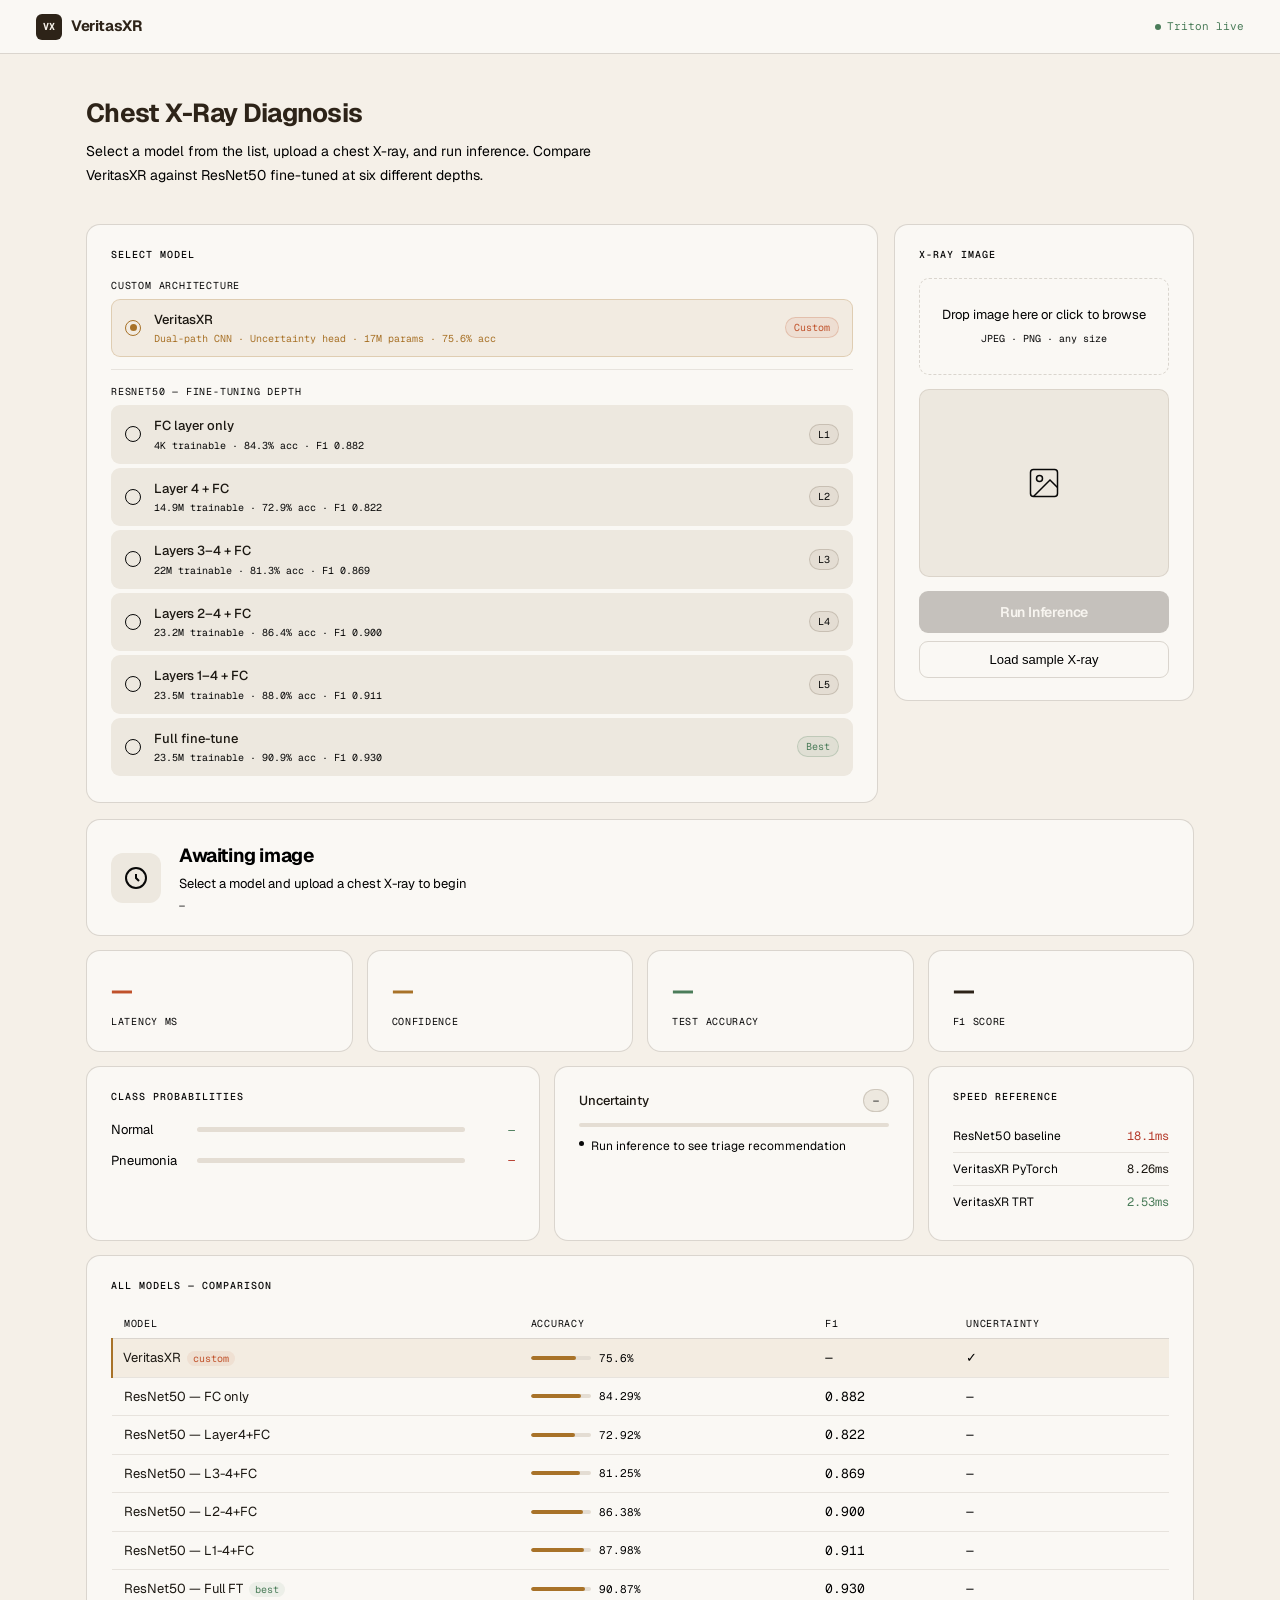
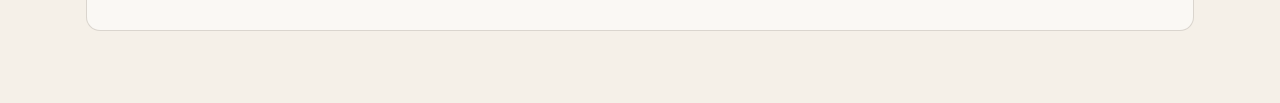
==== commit efc6f327: "updated the frontend with new model selection" ====
--- a/frontend/index.html
+++ b/frontend/index.html
@@ -1,360 +1,458 @@
 <!DOCTYPE html>
-<html lang="en" data-theme="light">
+<html lang="en">
 <head>
 <meta charset="UTF-8">
 <meta name="viewport" content="width=device-width, initial-scale=1.0">
-<title>VeritasXR — Chest X-Ray AI</title>
+<title>VeritasXR</title>
+<link href="https://fonts.googleapis.com/css2?family=Geist+Mono:wght@400;500&family=Geist:wght@400;500;600;700&display=swap" rel="stylesheet">
 <style>
-  *, *::before, *::after { box-sizing: border-box; margin: 0; padding: 0; }
-  :root {
-    --bg:#f5f6fa; --bg2:#ffffff; --bg3:#eef0f6;
-    --border:rgba(0,0,0,0.08); --border2:rgba(0,0,0,0.13);
-    --text:#1a1a2e; --text2:#5a5a78; --text3:#9090a8;
-    --accent:#5b52e8; --accent2:#0f9e75;
-    --danger:#d63a3a; --success:#0f9e75; --warn:#c97a10;
-    --pill-bg:rgba(91,82,232,0.08); --pill-col:#5b52e8;
-  }
-  [data-theme="dark"] {
-    --bg:#0a0a0f; --bg2:#111118; --bg3:#1a1a24;
-    --border:rgba(255,255,255,0.08); --border2:rgba(255,255,255,0.14);
-    --text:#f0f0f5; --text2:#9090a8; --text3:#5a5a70;
-    --accent:#6c63ff; --accent2:#4ecca3;
-    --danger:#ff6b6b; --success:#4ecca3; --warn:#ffa94d;
-    --pill-bg:rgba(108,99,255,0.15); --pill-col:#a09fff;
-  }
-  body { background:var(--bg); color:var(--text); font-family:'Inter',-apple-system,BlinkMacSystemFont,sans-serif; min-height:100vh; transition:background 0.25s,color 0.25s; }
-  .navbar { display:flex; align-items:center; justify-content:space-between; padding:0 32px; height:56px; border-bottom:1px solid var(--border); background:var(--bg2); }
-  .nav-logo { display:flex; align-items:center; gap:10px; font-size:15px; font-weight:600; letter-spacing:-0.3px; color:var(--text); }
-  .nav-logo-dot { width:8px; height:8px; border-radius:50%; background:var(--accent2); }
-  .nav-right { display:flex; align-items:center; gap:8px; }
-  .nav-pills { display:flex; gap:6px; }
-  .nav-pill { font-size:12px; padding:3px 10px; border-radius:20px; border:1px solid var(--border2); color:var(--text2); }
-  .nav-pill.active { background:var(--pill-bg); border-color:transparent; color:var(--pill-col); }
-  .theme-btn { width:34px; height:34px; border-radius:8px; border:1px solid var(--border2); background:var(--bg3); cursor:pointer; display:flex; align-items:center; justify-content:center; color:var(--text2); transition:background 0.2s; }
-  .theme-btn:hover { background:var(--border); }
-  .theme-btn svg { width:16px; height:16px; }
-  .i-sun { display:none; } .i-moon { display:block; }
-  [data-theme="dark"] .i-sun { display:block; } [data-theme="dark"] .i-moon { display:none; }
-  .hero { text-align:center; padding:44px 32px 28px; }
-  .hero-badge { display:inline-flex; align-items:center; gap:6px; font-size:12px; color:var(--accent2); border:1px solid rgba(15,158,117,0.25); background:rgba(15,158,117,0.08); padding:4px 12px; border-radius:20px; margin-bottom:16px; }
-  [data-theme="dark"] .hero-badge { border-color:rgba(78,204,163,0.25); background:rgba(78,204,163,0.08); }
-  .badge-dot { width:6px; height:6px; border-radius:50%; background:var(--accent2); animation:pulse 2s ease-in-out infinite; }
-  @keyframes pulse { 0%,100%{opacity:1} 50%{opacity:0.4} }
-  .hero h1 { font-size:30px; font-weight:700; letter-spacing:-0.8px; line-height:1.2; margin-bottom:10px; color:var(--text); }
-  .hero h1 span { color:var(--accent2); }
-  .hero p { font-size:14px; color:var(--text2); max-width:500px; margin:0 auto; line-height:1.6; }
-  .stats-bar { display:flex; margin:24px auto; max-width:700px; border:1px solid var(--border); border-radius:12px; overflow:hidden; background:var(--bg2); }
-  .stat-item { flex:1; padding:14px 12px; text-align:center; border-right:1px solid var(--border); }
-  .stat-item:last-child { border-right:none; }
-  .stat-val { font-size:19px; font-weight:700; letter-spacing:-0.5px; }
-  .teal { color:var(--accent2); } .purple { color:var(--accent); } .amber { color:var(--warn); } .red { color:var(--danger); }
-  .stat-lbl { font-size:11px; color:var(--text3); margin-top:2px; text-transform:uppercase; letter-spacing:0.06em; }
-  .main-grid { display:grid; grid-template-columns:1fr 1fr; gap:16px; max-width:980px; margin:0 auto; padding:0 24px 40px; }
-  .panel { background:var(--bg2); border:1px solid var(--border); border-radius:16px; padding:20px; }
-  .panel-label { font-size:11px; font-weight:600; color:var(--text3); text-transform:uppercase; letter-spacing:0.08em; margin-bottom:14px; }
-  .upload-zone { border:1.5px dashed var(--border2); border-radius:12px; padding:28px 16px; text-align:center; cursor:pointer; transition:border-color 0.2s,background 0.2s; margin-bottom:14px; }
-  .upload-zone:hover { border-color:var(--accent); background:rgba(91,82,232,0.04); }
-  .upload-zone.dragover { border-color:var(--accent2); background:rgba(15,158,117,0.05); }
-  .upload-icon { width:36px; height:36px; margin:0 auto 10px; border-radius:10px; background:rgba(91,82,232,0.1); display:flex; align-items:center; justify-content:center; }
-  [data-theme="dark"] .upload-icon { background:rgba(108,99,255,0.12); }
-  .upload-icon svg { width:18px; height:18px; color:var(--accent); }
-  .upload-zone p { font-size:13px; color:var(--text2); margin-bottom:4px; }
-  .upload-zone span { font-size:11px; color:var(--text3); }
-  .preview-box { width:100%; aspect-ratio:1; background:var(--bg3); border-radius:10px; display:flex; align-items:center; justify-content:center; overflow:hidden; margin-bottom:14px; border:1px solid var(--border); }
-  .preview-box img { width:100%; height:100%; object-fit:contain; }
-  .preview-placeholder svg { width:40px; height:40px; color:var(--text3); }
-  #fileInput { display:none; }
-  .btn-analyze { width:100%; padding:11px; background:var(--accent); color:#fff; border:none; border-radius:10px; font-size:14px; font-weight:600; cursor:pointer; transition:opacity 0.2s,transform 0.1s; }
-  .btn-analyze:hover { opacity:0.88; } .btn-analyze:active { transform:scale(0.98); } .btn-analyze:disabled { opacity:0.35; cursor:not-allowed; }
-  .btn-sample { width:100%; padding:9px; background:transparent; color:var(--text2); border:1px solid var(--border2); border-radius:10px; font-size:13px; cursor:pointer; margin-top:8px; transition:background 0.2s,color 0.2s; }
-  .btn-sample:hover { background:var(--bg3); color:var(--text); }
-  .diag-card { border-radius:12px; padding:14px 16px; margin-bottom:14px; display:flex; align-items:center; gap:12px; }
-  .diag-card.normal   { background:rgba(15,158,117,0.08); border:1px solid rgba(15,158,117,0.22); }
-  .diag-card.pneumonia { background:rgba(214,58,58,0.08); border:1px solid rgba(214,58,58,0.22); }
-  .diag-card.waiting  { background:var(--bg3); border:1px solid var(--border); }
-  [data-theme="dark"] .diag-card.normal    { background:rgba(78,204,163,0.1); border-color:rgba(78,204,163,0.25); }
-  [data-theme="dark"] .diag-card.pneumonia { background:rgba(255,107,107,0.1); border-color:rgba(255,107,107,0.25); }
-  .diag-icon { width:40px; height:40px; border-radius:10px; display:flex; align-items:center; justify-content:center; flex-shrink:0; }
-  .diag-icon svg { width:20px; height:20px; }
-  .diag-icon.normal    { background:rgba(15,158,117,0.15); color:var(--success); }
-  .diag-icon.pneumonia { background:rgba(214,58,58,0.15);  color:var(--danger); }
-  .diag-icon.waiting   { background:var(--bg3); color:var(--text3); }
-  .diag-title { font-size:16px; font-weight:700; letter-spacing:-0.3px; }
-  .diag-title.normal    { color:var(--success); } .diag-title.pneumonia { color:var(--danger); } .diag-title.waiting { color:var(--text2); }
-  .diag-sub { font-size:12px; color:var(--text2); margin-top:2px; }
-  .u-card { border-radius:10px; padding:12px 14px; margin-bottom:14px; border:1px solid var(--border); background:var(--bg3); }
-  .u-header { display:flex; align-items:center; justify-content:space-between; margin-bottom:8px; }
-  .u-label { font-size:12px; color:var(--text2); }
-  .u-badge { font-size:11px; font-weight:600; padding:2px 8px; border-radius:8px; }
-  .u-badge.hc { background:rgba(15,158,117,0.12); color:var(--success); }
-  .u-badge.mc { background:rgba(201,122,16,0.12);  color:var(--warn); }
-  .u-badge.lc { background:rgba(214,58,58,0.12);   color:var(--danger); }
-  [data-theme="dark"] .u-badge.hc { background:rgba(78,204,163,0.15); }
-  [data-theme="dark"] .u-badge.mc { background:rgba(255,169,77,0.15); }
-  [data-theme="dark"] .u-badge.lc { background:rgba(255,107,107,0.15); }
-  .u-track { height:5px; background:var(--border); border-radius:3px; overflow:hidden; margin-bottom:6px; }
-  .u-fill { height:5px; border-radius:3px; transition:width 0.6s cubic-bezier(0.4,0,0.2,1); width:0; }
-  .u-fill.hc { background:var(--success); } .u-fill.mc { background:var(--warn); } .u-fill.lc { background:var(--danger); }
-  .triage-row { display:flex; align-items:center; gap:6px; font-size:11px; color:var(--text3); }
-  .triage-dot { width:5px; height:5px; border-radius:50%; flex-shrink:0; }
-  .conf-row { display:flex; align-items:center; gap:10px; margin-bottom:8px; }
-  .conf-name { font-size:13px; color:var(--text2); width:90px; flex-shrink:0; }
-  .conf-track { flex:1; height:5px; background:var(--border); border-radius:3px; overflow:hidden; }
-  .conf-fill { height:5px; border-radius:3px; transition:width 0.6s cubic-bezier(0.4,0,0.2,1); width:0; }
-  .cf-normal { background:var(--success); } .cf-pneum { background:var(--danger); }
-  .conf-pct { font-size:12px; font-weight:600; width:38px; text-align:right; }
-  .metrics-grid { display:grid; grid-template-columns:repeat(3,1fr); gap:8px; margin-bottom:18px; }
-  .metric-card { background:var(--bg3); border:1px solid var(--border); border-radius:10px; padding:12px 10px; text-align:center; }
-  .metric-val { font-size:20px; font-weight:700; letter-spacing:-0.5px; }
-  .metric-lbl { font-size:11px; color:var(--text3); margin-top:3px; }
-  .speed-row { display:flex; align-items:center; gap:10px; padding:7px 0; border-bottom:1px solid var(--border); }
-  .speed-row:last-child { border-bottom:none; }
-  .speed-label { font-size:12px; color:var(--text2); width:130px; flex-shrink:0; }
-  .speed-tag { font-size:10px; font-weight:600; padding:1px 6px; border-radius:8px; margin-left:4px; background:rgba(15,158,117,0.12); color:var(--success); }
-  [data-theme="dark"] .speed-tag { background:rgba(78,204,163,0.15); }
-  .speed-track { flex:1; height:6px; background:var(--border); border-radius:3px; overflow:hidden; }
-  .speed-fill { height:6px; border-radius:3px; }
-  .sf-resnet { background:#d63a3a; width:100%; } .sf-vxpt { background:var(--accent); width:46%; } .sf-vxtrt { background:var(--accent2); width:14%; }
-  .speed-ms { font-size:12px; font-weight:600; width:48px; text-align:right; }
-  .sm-resnet { color:var(--danger); } .sm-vxpt { color:var(--accent); } .sm-vxtrt { color:var(--accent2); }
-  .loading-overlay { display:none; flex-direction:column; align-items:center; justify-content:center; gap:12px; padding:40px; }
-  .loading-overlay.visible { display:flex; }
-  .spinner { width:32px; height:32px; border:2px solid var(--border2); border-top-color:var(--accent); border-radius:50%; animation:spin 0.7s linear infinite; }
-  @keyframes spin { to { transform:rotate(360deg); } }
-  .loading-text { font-size:13px; color:var(--text2); }
-  .footer { text-align:center; padding:20px; border-top:1px solid var(--border); font-size:12px; color:var(--text3); }
-  .footer span { color:var(--text2); }
-  .toast { display:none; position:absolute; bottom:24px; left:50%; transform:translateX(-50%); background:var(--bg2); border:1px solid var(--border2); border-radius:10px; padding:10px 20px; font-size:13px; color:var(--text); z-index:100; }
-  .toast.visible { display:block; animation:fadeup 0.3s ease; }
-  @keyframes fadeup { from{opacity:0;transform:translateX(-50%) translateY(8px)} to{opacity:1;transform:translateX(-50%) translateY(0)} }
+*, *::before, *::after { box-sizing: border-box; margin: 0; padding: 0; }
+:root {
+  --bg:      #f5f0e8;
+  --surface: #ede8df;
+  --raised:  #e4ddd3;
+  --card:    #faf8f4;
+  --line:    rgba(60,45,20,0.1);
+  --line2:   rgba(60,45,20,0.17);
+  --text:    #1c1812;
+  --muted:   #000000;
+  --faint:   #080808;
+  --ink:     #2d2318;
+  --rust:    #c0512a;
+  --rust-bg: rgba(192,81,42,0.08);
+  --rust-bd: rgba(192,81,42,0.22);
+  --sage:    #4a7c59;
+  --sage-bg: rgba(74,124,89,0.08);
+  --sage-bd: rgba(74,124,89,0.22);
+  --gold:    #a87228;
+  --gold-bg: rgba(168,114,40,0.09);
+  --gold-bd: rgba(168,114,40,0.25);
+  --red:     #b53a2a;
+  --red-bg:  rgba(181,58,42,0.08);
+  --red-bd:  rgba(181,58,42,0.2);
+  --mono:    'Geist Mono', monospace;
+  --sans:    'Geist', sans-serif;
+}
+html,body { min-height:100vh; }
+body { background:var(--bg); color:var(--text); font-family:var(--sans); font-size:14px; line-height:1.5; }
+
+nav {
+  display:flex; align-items:center; justify-content:space-between;
+  padding:0 36px; height:54px;
+  background:var(--card); border-bottom:1px solid var(--line2);
+}
+.wm { font-size:15px; font-weight:700; letter-spacing:-0.4px; color:var(--ink); display:flex; align-items:center; gap:9px; }
+.wm-ico { width:26px; height:26px; border-radius:6px; background:var(--ink); display:grid; place-items:center; font-family:var(--mono); font-size:10px; color:var(--bg); }
+.nav-live { display:flex; align-items:center; gap:6px; font-family:var(--mono); font-size:11px; color:var(--sage); }
+.live-dot { width:6px; height:6px; border-radius:50%; background:var(--sage); animation:blink 2.5s ease-in-out infinite; }
+@keyframes blink { 0%,100%{opacity:1} 55%{opacity:0.2} }
+
+.wrap { max-width:1180px; margin:0 auto; padding:40px 36px 72px; }
+
+.pg-head { margin-bottom:36px; }
+.pg-head h1 { font-size:26px; font-weight:700; letter-spacing:-0.7px; color:var(--ink); margin-bottom:7px; }
+.pg-head p  { font-size:14px; color:var(--muted); max-width:540px; line-height:1.7; }
+
+.top { display:grid; grid-template-columns:1fr 300px; gap:16px; margin-bottom:16px; align-items:start; }
+
+.card { background:var(--card); border:1px solid var(--line2); border-radius:14px; padding:22px 24px; }
+.clabel { font-family:var(--mono); font-size:10px; font-weight:500; color:var(--faint); text-transform:uppercase; letter-spacing:0.1em; margin-bottom:16px; }
+
+.grp-lbl { font-family:var(--mono); font-size:10px; color:var(--faint); text-transform:uppercase; letter-spacing:0.08em; margin-bottom:6px; margin-top:14px; }
+.grp-lbl:first-child { margin-top:0; }
+.divider { height:1px; background:var(--line); margin:12px 0 4px; }
+
+.mrow {
+  display:flex; align-items:center; gap:13px;
+  padding:10px 13px; border-radius:9px;
+  border:1px solid transparent;
+  cursor:pointer; margin-bottom:4px;
+  transition:background 0.12s, border-color 0.12s;
+  background:var(--surface);
+}
+.mrow:hover { background:var(--raised); }
+.mrow.sel   { background:var(--gold-bg); border-color:var(--gold-bd); }
+.mrow input { display:none; }
+
+.rring { width:16px; height:16px; border-radius:50%; border:1.5px solid var(--faint); flex-shrink:0; display:grid; place-items:center; transition:border-color 0.12s; }
+.mrow.sel .rring { border-color:var(--gold); }
+.rring::after { content:''; width:7px; height:7px; border-radius:50%; background:var(--gold); opacity:0; transition:opacity 0.12s; }
+.mrow.sel .rring::after { opacity:1; }
+
+.mbody { flex:1; min-width:0; }
+.mname { font-size:13px; font-weight:500; color:var(--text); }
+.mmeta { font-family:var(--mono); font-size:10px; color:var(--faint); margin-top:2px; }
+.mrow.sel .mmeta { color:var(--gold); }
+
+.pill { font-family:var(--mono); font-size:10px; padding:2px 8px; border-radius:20px; flex-shrink:0; }
+.p-custom { background:var(--rust-bg); color:var(--rust); border:1px solid var(--rust-bd); }
+.p-best   { background:var(--sage-bg); color:var(--sage); border:1px solid var(--sage-bd); }
+.p-n      { background:var(--raised);  color:var(--faint); border:1px solid var(--line2); }
+
+.upload-col { display:flex; flex-direction:column; gap:14px; }
+
+.drop { border:1.5px dashed var(--line2); border-radius:10px; padding:26px 16px; text-align:center; cursor:pointer; transition:all 0.15s; }
+.drop:hover,.drop.over { border-color:var(--gold); background:var(--gold-bg); }
+.drop p { font-size:13px; color:var(--muted); margin-bottom:3px; }
+.drop small { font-family:var(--mono); font-size:10px; color:var(--faint); }
+#fileInput { display:none; }
+
+.prev { width:100%; aspect-ratio:4/3; background:var(--surface); border-radius:10px; border:1px solid var(--line); display:flex; align-items:center; justify-content:center; overflow:hidden; }
+.prev img { width:100%; height:100%; object-fit:contain; display:none; }
+.prev svg { width:36px; height:36px; color:var(--faint); }
+
+.btn-run { width:100%; padding:12px; background:var(--ink); color:var(--bg); border:none; border-radius:9px; font-family:var(--sans); font-size:14px; font-weight:600; cursor:pointer; letter-spacing:-0.2px; transition:opacity 0.15s,transform 0.1s; }
+.btn-run:hover { opacity:0.85; }
+.btn-run:active { transform:scale(0.99); }
+.btn-run:disabled { opacity:0.25; cursor:not-allowed; }
+.btn-ghost { width:100%; padding:10px; background:transparent; color:var(--muted); border:1px solid var(--line2); border-radius:9px; font-size:13px; cursor:pointer; transition:all 0.15s; }
+.btn-ghost:hover { background:var(--surface); color:var(--text); }
+
+.bento { display:grid; grid-template-columns:repeat(12,1fr); gap:14px; }
+
+.b-diag { grid-column:span 12; }
+.b-m    { grid-column:span 3; }
+.b-prob { grid-column:span 5; }
+.b-unc  { grid-column:span 4; }
+.b-spd  { grid-column:span 3; }
+.b-tbl  { grid-column:span 12; }
+
+.diag-inner { display:flex; align-items:center; gap:18px; }
+.diag-ico { width:50px; height:50px; border-radius:12px; display:grid; place-items:center; flex-shrink:0; background:var(--surface); color:var(--faint); }
+.diag-ico svg { width:24px; height:24px; }
+.diag-ico.normal    { background:var(--sage-bg); color:var(--sage); }
+.diag-ico.pneumonia { background:var(--red-bg);  color:var(--red); }
+.diag-h { font-size:19px; font-weight:700; letter-spacing:-0.4px; color:var(--muted); }
+.diag-h.normal    { color:var(--sage); }
+.diag-h.pneumonia { color:var(--red); }
+.diag-sub { font-size:13px; color:var(--muted); margin-top:3px; }
+.diag-mod { font-family:var(--mono); font-size:10px; color:var(--faint); margin-top:5px; }
+
+.load-row { display:none; align-items:center; gap:10px; margin-left:auto; }
+.load-row.show { display:flex; }
+.spin { width:16px; height:16px; flex-shrink:0; border:2px solid var(--line2); border-top-color:var(--gold); border-radius:50%; animation:spin 0.6s linear infinite; }
+@keyframes spin { to { transform:rotate(360deg); } }
+.spin-lbl { font-family:var(--mono); font-size:11px; color:var(--muted); }
+
+.mn { font-size:24px; font-weight:700; letter-spacing:-0.8px; color:var(--ink); margin-bottom:5px; }
+.ml { font-family:var(--mono); font-size:10px; color:var(--faint); text-transform:uppercase; letter-spacing:0.07em; }
+
+.prow { display:flex; align-items:center; gap:10px; margin-bottom:11px; }
+.prow:last-child { margin-bottom:0; }
+.plbl { font-size:13px; color:var(--muted); width:76px; flex-shrink:0; }
+.ptrack { flex:1; height:5px; background:var(--raised); border-radius:3px; overflow:hidden; }
+.pfill  { height:5px; border-radius:3px; width:0; transition:width 0.65s cubic-bezier(0.4,0,0.2,1); }
+.pf-n { background:var(--sage); }
+.pf-p { background:var(--red); }
+.ppct { font-family:var(--mono); font-size:12px; width:40px; text-align:right; }
+
+.unc-top { display:flex; justify-content:space-between; align-items:center; margin-bottom:11px; }
+.unc-lbl { font-size:13px; font-weight:500; }
+.badge { font-family:var(--mono); font-size:10px; padding:3px 9px; border-radius:20px; }
+.b-hc { background:var(--sage-bg); color:var(--sage); border:1px solid var(--sage-bd); }
+.b-mc { background:var(--gold-bg); color:var(--gold); border:1px solid var(--gold-bd); }
+.b-lc { background:var(--red-bg);  color:var(--red);  border:1px solid var(--red-bd); }
+.b-na { background:var(--surface); color:var(--faint); border:1px solid var(--line2); }
+.utrack { height:4px; background:var(--raised); border-radius:2px; overflow:hidden; margin-bottom:10px; }
+.ufill  { height:4px; border-radius:2px; width:0; transition:width 0.65s cubic-bezier(0.4,0,0.2,1); }
+.uf-hc { background:var(--sage); }
+.uf-mc { background:var(--gold); }
+.uf-lc { background:var(--red); }
+.triage { display:flex; align-items:flex-start; gap:7px; font-size:12px; color:var(--muted); line-height:1.55; }
+.trdot { width:5px; height:5px; border-radius:50%; background:var(--faint); flex-shrink:0; margin-top:4px; }
+
+.spd-row { display:flex; align-items:center; justify-content:space-between; padding:7px 0; border-bottom:1px solid var(--line); }
+.spd-row:last-child { border-bottom:none; }
+.spd-l { font-size:12px; color:var(--muted); }
+.spd-v { font-family:var(--mono); font-size:12px; }
+
+table.cmp { width:100%; border-collapse:collapse; }
+table.cmp th { font-family:var(--mono); font-size:10px; color:var(--faint); text-align:left; padding:7px 12px; border-bottom:1px solid var(--line2); text-transform:uppercase; letter-spacing:0.07em; font-weight:400; }
+table.cmp td { padding:9px 12px; font-size:13px; border-bottom:1px solid var(--line); vertical-align:middle; }
+table.cmp tr:last-child td { border-bottom:none; }
+table.cmp tr.hl td { background:var(--gold-bg); }
+table.cmp tr.hl td:first-child { border-left:2px solid var(--gold); padding-left:10px; }
+.mono { font-family:var(--mono); font-size:11px; color:var(--muted); }
+.ti { font-family:var(--mono); font-size:10px; padding:1px 6px; border-radius:20px; margin-left:6px; }
+.ti-g { background:var(--sage-bg); color:var(--sage); }
+.ti-r { background:var(--rust-bg); color:var(--rust); }
+.acell { display:flex; align-items:center; gap:8px; }
+.atrack { width:60px; height:4px; background:var(--raised); border-radius:2px; overflow:hidden; flex-shrink:0; }
+.abar   { height:4px; background:var(--gold); border-radius:2px; }
+
+.toast { display:none; position:fixed; bottom:24px; left:50%; transform:translateX(-50%); background:var(--ink); color:var(--bg); border-radius:8px; padding:10px 20px; font-family:var(--mono); font-size:12px; z-index:200; white-space:nowrap; }
+.toast.show { display:block; animation:up 0.2s ease; }
+@keyframes up { from{opacity:0;transform:translateX(-50%) translateY(5px)} to{opacity:1;transform:translateX(-50%) translateY(0)} }
 </style>
 </head>
 <body>
 
-<nav class="navbar">
-  <div class="nav-logo">
-    <div class="nav-logo-dot"></div>
+<nav>
+  <div class="wm">
+    <div class="wm-ico">VX</div>
     VeritasXR
   </div>
-  <div class="nav-right">
-    <div class="nav-pills">
-      <div class="nav-pill active">TensorRT FP16</div>
-      <div class="nav-pill">Dual-Pathway CNN</div>
-      <div class="nav-pill">Uncertainty-Aware</div>
-      <div class="nav-pill">RTX 3070</div>
-    </div>
-    <button class="theme-btn" onclick="toggleTheme()" title="Toggle theme">
-      <svg class="i-moon" viewBox="0 0 24 24" fill="none" stroke="currentColor" stroke-width="2"><path d="M21 12.79A9 9 0 1111.21 3a7 7 0 109.79 9.79z"/></svg>
-      <svg class="i-sun"  viewBox="0 0 24 24" fill="none" stroke="currentColor" stroke-width="2"><circle cx="12" cy="12" r="5"/><line x1="12" y1="1" x2="12" y2="3"/><line x1="12" y1="21" x2="12" y2="23"/><line x1="4.22" y1="4.22" x2="5.64" y2="5.64"/><line x1="18.36" y1="18.36" x2="19.78" y2="19.78"/><line x1="1" y1="12" x2="3" y2="12"/><line x1="21" y1="12" x2="23" y2="12"/><line x1="4.22" y1="19.78" x2="5.64" y2="18.36"/><line x1="18.36" y1="5.64" x2="19.78" y2="4.22"/></svg>
-    </button>
+  <div class="nav-live"><div class="live-dot"></div>Triton live</div>
+</nav>
+
+<div class="wrap">
+
+  <div class="pg-head">
+    <h1>Chest X-Ray Diagnosis</h1>
+    <p>Select a model from the list, upload a chest X-ray, and run inference. Compare VeritasXR against ResNet50 fine-tuned at six different depths.</p>
   </div>
-</nav>
-
-<div class="hero">
-  <div class="hero-badge"><div class="badge-dot"></div>Triton Inference Server · Live</div>
-  <h1>VeritasXR <span>Clinical AI</span></h1>
-  <p>A custom dual-pathway architecture for chest X-ray pneumonia detection — with uncertainty estimation for clinical triage. Built from scratch, optimized with TensorRT.</p>
-</div>
-
-<div class="stats-bar">
-  <div class="stat-item"><div class="stat-val teal">7.2x</div><div class="stat-lbl">Speedup vs ResNet</div></div>
-  <div class="stat-item"><div class="stat-val purple">2.53ms</div><div class="stat-lbl">Inference time</div></div>
-  <div class="stat-item"><div class="stat-val amber">17M</div><div class="stat-lbl">Parameters</div></div>
-  <div class="stat-item"><div class="stat-val teal">395</div><div class="stat-lbl">Images / second</div></div>
-  <div class="stat-item"><div class="stat-val red">Triage</div><div class="stat-lbl">Uncertainty-aware</div></div>
-</div>
-
-<div class="main-grid">
-  <div class="panel">
-    <div class="panel-label">Input</div>
-    <div class="upload-zone" id="uploadZone">
-      <div class="upload-icon"><svg viewBox="0 0 24 24" fill="none" stroke="currentColor" stroke-width="2"><path d="M21 15v4a2 2 0 01-2 2H5a2 2 0 01-2-2v-4M17 8l-5-5-5 5M12 3v12"/></svg></div>
-      <p>Drop a chest X-ray here</p>
-      <span>JPEG or PNG · any resolution</span>
-    </div>
-    <input type="file" id="fileInput" accept="image/*">
-    <div class="preview-box">
-      <div class="preview-placeholder" id="previewPh"><svg viewBox="0 0 24 24" fill="none" stroke="currentColor" stroke-width="1"><rect x="3" y="3" width="18" height="18" rx="2"/><circle cx="9" cy="9" r="2"/><path d="M21 15l-5-5L5 21"/></svg></div>
-      <img id="previewImg" style="display:none;" alt="X-ray preview">
-    </div>
-    <button class="btn-analyze" id="btnAnalyze" disabled onclick="analyze()">Analyze X-Ray</button>
-    <button class="btn-sample" onclick="loadSample()">Load sample X-ray</button>
+
+  <div class="top">
+
+    <!-- Model list -->
+    <div class="card">
+      <div class="clabel">Select model</div>
+
+      <div class="grp-lbl">Custom architecture</div>
+      <label class="mrow sel" data-id="veritasxr">
+        <input type="radio" name="model" value="veritasxr" checked>
+        <div class="rring"></div>
+        <div class="mbody">
+          <div class="mname">VeritasXR</div>
+          <div class="mmeta">Dual-path CNN · Uncertainty head · 17M params · 75.6% acc</div>
+        </div>
+        <span class="pill p-custom">Custom</span>
+      </label>
+
+      <div class="divider"></div>
+      <div class="grp-lbl">ResNet50 — fine-tuning depth</div>
+
+      <label class="mrow" data-id="resnet_l1">
+        <input type="radio" name="model" value="resnet_l1">
+        <div class="rring"></div>
+        <div class="mbody"><div class="mname">FC layer only</div><div class="mmeta">4K trainable · 84.3% acc · F1 0.882</div></div>
+        <span class="pill p-n">L1</span>
+      </label>
+      <label class="mrow" data-id="resnet_l2">
+        <input type="radio" name="model" value="resnet_l2">
+        <div class="rring"></div>
+        <div class="mbody"><div class="mname">Layer 4 + FC</div><div class="mmeta">14.9M trainable · 72.9% acc · F1 0.822</div></div>
+        <span class="pill p-n">L2</span>
+      </label>
+      <label class="mrow" data-id="resnet_l3">
+        <input type="radio" name="model" value="resnet_l3">
+        <div class="rring"></div>
+        <div class="mbody"><div class="mname">Layers 3–4 + FC</div><div class="mmeta">22M trainable · 81.3% acc · F1 0.869</div></div>
+        <span class="pill p-n">L3</span>
+      </label>
+      <label class="mrow" data-id="resnet_l4">
+        <input type="radio" name="model" value="resnet_l4">
+        <div class="rring"></div>
+        <div class="mbody"><div class="mname">Layers 2–4 + FC</div><div class="mmeta">23.2M trainable · 86.4% acc · F1 0.900</div></div>
+        <span class="pill p-n">L4</span>
+      </label>
+      <label class="mrow" data-id="resnet_l5">
+        <input type="radio" name="model" value="resnet_l5">
+        <div class="rring"></div>
+        <div class="mbody"><div class="mname">Layers 1–4 + FC</div><div class="mmeta">23.5M trainable · 88.0% acc · F1 0.911</div></div>
+        <span class="pill p-n">L5</span>
+      </label>
+      <label class="mrow" data-id="resnet_l6">
+        <input type="radio" name="model" value="resnet_l6">
+        <div class="rring"></div>
+        <div class="mbody"><div class="mname">Full fine-tune</div><div class="mmeta">23.5M trainable · 90.9% acc · F1 0.930</div></div>
+        <span class="pill p-best">Best</span>
+      </label>
+    </div>
+
+    <!-- Upload -->
+    <div class="upload-col">
+      <div class="card">
+        <div class="clabel">X-Ray image</div>
+        <div class="drop" id="dropZone">
+          <p>Drop image here or click to browse</p>
+          <small>JPEG · PNG · any size</small>
+        </div>
+        <input type="file" id="fileInput" accept="image/*">
+        <div style="height:14px;"></div>
+        <div class="prev" id="prev">
+          <svg viewBox="0 0 24 24" fill="none" stroke="currentColor" stroke-width="1"><rect x="3" y="3" width="18" height="18" rx="2"/><circle cx="9" cy="9" r="2"/><path d="M21 15l-5-5L5 21"/></svg>
+          <img id="pImg" alt="">
+        </div>
+        <div style="height:14px;"></div>
+        <button class="btn-run" id="btnRun" disabled onclick="analyze()">Run Inference</button>
+        <div style="height:8px;"></div>
+        <button class="btn-ghost" onclick="loadSample()">Load sample X-ray</button>
+      </div>
+    </div>
+
   </div>
 
-  <div class="panel">
-    <div class="panel-label">Diagnosis</div>
-    <div id="loadingOverlay" class="loading-overlay">
-      <div class="spinner"></div>
-      <div class="loading-text">Running VeritasXR via Triton...</div>
-    </div>
-    <div id="resultSection">
-      <div class="diag-card waiting" id="diagCard">
-        <div class="diag-icon waiting" id="diagIcon"><svg viewBox="0 0 24 24" fill="none" stroke="currentColor" stroke-width="2"><circle cx="12" cy="12" r="10"/><path d="M12 8v4l3 3"/></svg></div>
-        <div>
-          <div class="diag-title waiting" id="diagTitle">Awaiting image</div>
-          <div class="diag-sub" id="diagSub">Upload a chest X-ray to begin analysis</div>
+  <!-- Bento -->
+  <div class="bento">
+
+    <div class="card b-diag">
+      <div class="diag-inner">
+        <div class="diag-ico" id="dIco">
+          <svg viewBox="0 0 24 24" fill="none" stroke="currentColor" stroke-width="2"><circle cx="12" cy="12" r="10"/><path d="M12 8v4l3 3"/></svg>
+        </div>
+        <div style="flex:1;">
+          <div class="diag-h" id="dH">Awaiting image</div>
+          <div class="diag-sub" id="dSub">Select a model and upload a chest X-ray to begin</div>
+          <div class="diag-mod" id="dMod">—</div>
+        </div>
+        <div class="load-row" id="loadRow">
+          <div class="spin"></div>
+          <span class="spin-lbl" id="spinLbl">Running...</span>
         </div>
       </div>
-
-      <div class="u-card">
-        <div class="u-header"><span class="u-label">Model uncertainty</span><span class="u-badge" id="uBadge">—</span></div>
-        <div class="u-track"><div class="u-fill" id="uFill"></div></div>
-        <div class="triage-row"><div class="triage-dot" id="triageDot" style="background:var(--text3)"></div><span id="triageText">Run inference to see clinical triage recommendation</span></div>
-      </div>
-
-      <div style="margin-bottom:14px;">
-        <div class="conf-row"><span class="conf-name">Normal</span><div class="conf-track"><div class="conf-fill cf-normal" id="barNormal"></div></div><span class="conf-pct teal" id="pctNormal">—</span></div>
-        <div class="conf-row"><span class="conf-name">Pneumonia</span><div class="conf-track"><div class="conf-fill cf-pneum" id="barPneumonia"></div></div><span class="conf-pct red" id="pctPneumonia">—</span></div>
-      </div>
-
-      <div class="metrics-grid">
-        <div class="metric-card"><div class="metric-val teal" id="mLatency">—</div><div class="metric-lbl">Latency (ms)</div></div>
-        <div class="metric-card"><div class="metric-val purple" id="mConf">—</div><div class="metric-lbl">Confidence</div></div>
-        <div class="metric-card"><div class="metric-val amber" id="mUnc">—</div><div class="metric-lbl">Uncertainty</div></div>
-      </div>
-
-      <div class="panel-label">Speed comparison</div>
-      <div>
-        <div class="speed-row"><span class="speed-label">ResNet-50 PyTorch</span><div class="speed-track"><div class="speed-fill sf-resnet"></div></div><span class="speed-ms sm-resnet">18.1ms</span></div>
-        <div class="speed-row"><span class="speed-label">VeritasXR PyTorch</span><div class="speed-track"><div class="speed-fill sf-vxpt"></div></div><span class="speed-ms sm-vxpt">8.26ms</span></div>
-        <div class="speed-row"><span class="speed-label">VeritasXR TRT<span class="speed-tag">7.2x</span></span><div class="speed-track"><div class="speed-fill sf-vxtrt"></div></div><span class="speed-ms sm-vxtrt">2.53ms</span></div>
-      </div>
-    </div>
+    </div>
+
+    <div class="card b-m"><div class="mn" id="mLat" style="color:var(--rust)">—</div><div class="ml">Latency ms</div></div>
+    <div class="card b-m"><div class="mn" id="mConf" style="color:var(--gold)">—</div><div class="ml">Confidence</div></div>
+    <div class="card b-m"><div class="mn" id="mAcc" style="color:var(--sage)">—</div><div class="ml">Test accuracy</div></div>
+    <div class="card b-m"><div class="mn" id="mF1" style="color:var(--ink)">—</div><div class="ml">F1 score</div></div>
+
+    <div class="card b-prob">
+      <div class="clabel">Class probabilities</div>
+      <div class="prow"><span class="plbl">Normal</span><div class="ptrack"><div class="pfill pf-n" id="bN"></div></div><span class="ppct" id="pN" style="color:var(--sage)">—</span></div>
+      <div class="prow"><span class="plbl">Pneumonia</span><div class="ptrack"><div class="pfill pf-p" id="bP"></div></div><span class="ppct" id="pP" style="color:var(--red)">—</span></div>
+    </div>
+
+    <div class="card b-unc">
+      <div class="unc-top"><span class="unc-lbl">Uncertainty</span><span class="badge b-na" id="uBadge">—</span></div>
+      <div class="utrack"><div class="ufill" id="uFill"></div></div>
+      <div class="triage"><div class="trdot" id="trDot"></div><span id="trTxt">Run inference to see triage recommendation</span></div>
+    </div>
+
+    <div class="card b-spd">
+      <div class="clabel">Speed reference</div>
+      <div class="spd-row"><span class="spd-l">ResNet50 baseline</span><span class="spd-v" style="color:var(--red)">18.1ms</span></div>
+      <div class="spd-row"><span class="spd-l">VeritasXR PyTorch</span><span class="spd-v">8.26ms</span></div>
+      <div class="spd-row"><span class="spd-l">VeritasXR TRT</span><span class="spd-v" style="color:var(--sage)">2.53ms</span></div>
+    </div>
+
+    <div class="card b-tbl">
+      <div class="clabel">All models — comparison</div>
+      <table class="cmp">
+        <thead><tr><th>Model</th><th>Accuracy</th><th>F1</th><th>Uncertainty</th></tr></thead>
+        <tbody id="tBody"></tbody>
+      </table>
+    </div>
+
   </div>
 </div>
 
-<div class="footer">Built with <span>TensorRT 10.x · Triton 2.54 · VeritasXR (custom) · PyTorch 2.x</span> &nbsp;·&nbsp; RTX 3070 Ti &nbsp;·&nbsp; SEAI Project 2026</div>
 <div class="toast" id="toast"></div>
 
 <script>
-const API = 'http://localhost:8080';
-let selectedFile = null;
-
-function toggleTheme() {
-  const h = document.documentElement;
-  h.setAttribute('data-theme', h.getAttribute('data-theme') === 'dark' ? 'light' : 'dark');
-}
-
-const uploadZone = document.getElementById('uploadZone');
-const fileInput  = document.getElementById('fileInput');
-uploadZone.addEventListener('click', () => fileInput.click());
-fileInput.addEventListener('change', e => { if(e.target.files[0]) setFile(e.target.files[0]); });
-uploadZone.addEventListener('dragover', e => { e.preventDefault(); uploadZone.classList.add('dragover'); });
-uploadZone.addEventListener('dragleave', () => uploadZone.classList.remove('dragover'));
-uploadZone.addEventListener('drop', e => { e.preventDefault(); uploadZone.classList.remove('dragover'); if(e.dataTransfer.files[0]) setFile(e.dataTransfer.files[0]); });
-
-function setFile(file) {
-  selectedFile = file;
-  const img = document.getElementById('previewImg');
-  img.src = URL.createObjectURL(file);
-  img.style.display = 'block';
-  document.getElementById('previewPh').style.display = 'none';
-  document.getElementById('btnAnalyze').disabled = false;
-  resetResult();
-}
-
-function loadSample() {
-  showToast('Loading sample X-ray...');
+const API='http://localhost:8080';
+let file=null,model='veritasxr';
+const MODELS=[
+  {id:'veritasxr',name:'VeritasXR',         acc:75.6, f1:null, unc:true},
+  {id:'resnet_l1',name:'ResNet50 — FC only', acc:84.29,f1:0.882,unc:false},
+  {id:'resnet_l2',name:'ResNet50 — Layer4+FC',acc:72.92,f1:0.822,unc:false},
+  {id:'resnet_l3',name:'ResNet50 — L3-4+FC', acc:81.25,f1:0.869,unc:false},
+  {id:'resnet_l4',name:'ResNet50 — L2-4+FC', acc:86.38,f1:0.900,unc:false},
+  {id:'resnet_l5',name:'ResNet50 — L1-4+FC', acc:87.98,f1:0.911,unc:false},
+  {id:'resnet_l6',name:'ResNet50 — Full FT',  acc:90.87,f1:0.930,unc:false},
+];
+function buildTable(a){
+  const tb=document.getElementById('tBody');tb.innerHTML='';
+  MODELS.forEach(m=>{
+    const tr=document.createElement('tr');
+    if(m.id===a)tr.className='hl';
+    const tag=m.id==='resnet_l6'?'<span class="ti ti-g">best</span>':m.id==='veritasxr'?'<span class="ti ti-r">custom</span>':'';
+    tr.innerHTML=`<td>${m.name}${tag}</td><td><div class="acell"><div class="atrack"><div class="abar" style="width:${m.acc}%"></div></div><span class="mono">${m.acc}%</span></div></td><td class="mono">${m.f1?m.f1.toFixed(3):'—'}</td><td class="mono">${m.unc?'✓':'—'}</td>`;
+    tb.appendChild(tr);
+  });
+}
+buildTable('veritasxr');
+document.querySelectorAll('.mrow').forEach(el=>{
+  el.addEventListener('click',()=>{
+    document.querySelectorAll('.mrow').forEach(e=>e.classList.remove('sel'));
+    el.classList.add('sel');model=el.dataset.id;
+    el.querySelector('input').checked=true;buildTable(model);reset();
+  });
+});
+const dz=document.getElementById('dropZone'),fi=document.getElementById('fileInput');
+dz.addEventListener('click',()=>fi.click());
+fi.addEventListener('change',e=>{if(e.target.files[0])setFile(e.target.files[0]);});
+dz.addEventListener('dragover',e=>{e.preventDefault();dz.classList.add('over');});
+dz.addEventListener('dragleave',()=>dz.classList.remove('over'));
+dz.addEventListener('drop',e=>{e.preventDefault();dz.classList.remove('over');if(e.dataTransfer.files[0])setFile(e.dataTransfer.files[0]);});
+function setFile(f){
+  file=f;const img=document.getElementById('pImg');
+  img.src=URL.createObjectURL(f);img.style.display='block';
+  document.querySelector('#prev svg').style.display='none';
+  document.getElementById('btnRun').disabled=false;reset();
+}
+function loadSample(){
+  toast('Loading sample...');
   fetch('https://upload.wikimedia.org/wikipedia/commons/thumb/5/5e/Normal_posteroanterior_%28PA%29_chest_radiograph_%28X-ray%29.jpg/800px-Normal_posteroanterior_%28PA%29_chest_radiograph_%28X-ray%29.jpg')
-    .then(r => r.blob()).then(blob => { setFile(new File([blob], 'sample.jpg', {type:'image/jpeg'})); showToast('Sample loaded — click Analyze'); })
-    .catch(() => showToast('Could not load sample.'));
-}
-
-function resetResult() {
-  document.getElementById('diagCard').className = 'diag-card waiting';
-  document.getElementById('diagIcon').className = 'diag-icon waiting';
-  document.getElementById('diagTitle').className = 'diag-title waiting';
-  document.getElementById('diagTitle').textContent = 'Ready to analyze';
-  document.getElementById('diagSub').textContent = 'Click Analyze X-Ray to run inference';
-  ['barNormal','barPneumonia','uFill'].forEach(id => document.getElementById(id).style.width = '0');
-  ['pctNormal','pctPneumonia','mLatency','mConf','mUnc'].forEach(id => document.getElementById(id).textContent = '—');
-  document.getElementById('uBadge').textContent = '—';
-  document.getElementById('uBadge').className = 'u-badge';
-  document.getElementById('uFill').className = 'u-fill';
-  document.getElementById('triageText').textContent = 'Run inference to see clinical triage recommendation';
-  document.getElementById('triageDot').style.background = 'var(--text3)';
-}
-
-async function analyze() {
-  if (!selectedFile) return;
-  document.getElementById('btnAnalyze').disabled = true;
-  document.getElementById('loadingOverlay').classList.add('visible');
-  document.getElementById('resultSection').style.opacity = '0.3';
-  const form = new FormData();
-  form.append('file', selectedFile);
-  try {
-    const res = await fetch(`${API}/predict`, {method:'POST', body:form});
-    if (!res.ok) throw new Error(`Server error: ${res.status}`);
-    showResult(await res.json());
-  } catch(err) {
-    showToast('Error: ' + err.message + ' — is Triton + FastAPI running?');
-  } finally {
-    document.getElementById('btnAnalyze').disabled = false;
-    document.getElementById('loadingOverlay').classList.remove('visible');
-    document.getElementById('resultSection').style.opacity = '1';
+    .then(r=>r.blob()).then(b=>{setFile(new File([b],'sample.jpg',{type:'image/jpeg'}));toast('Sample loaded');})
+    .catch(()=>toast('Could not load sample'));
+}
+function reset(){
+  const ico=document.getElementById('dIco');ico.className='diag-ico';
+  ico.innerHTML='<svg viewBox="0 0 24 24" fill="none" stroke="currentColor" stroke-width="2"><circle cx="12" cy="12" r="10"/><path d="M12 8v4l3 3"/></svg>';
+  document.getElementById('dH').className='diag-h';document.getElementById('dH').textContent='Ready';
+  document.getElementById('dSub').textContent='Click Run Inference to start';
+  document.getElementById('dMod').textContent='—';
+  ['bN','bP','uFill'].forEach(id=>document.getElementById(id).style.width='0');
+  ['pN','pP','mLat','mConf','mAcc','mF1'].forEach(id=>document.getElementById(id).textContent='—');
+  document.getElementById('uBadge').textContent='—';document.getElementById('uBadge').className='badge b-na';
+  document.getElementById('uFill').className='ufill';
+  document.getElementById('trTxt').textContent='Run inference to see triage recommendation';
+  document.getElementById('trDot').style.background='var(--faint)';
+}
+async function analyze(){
+  if(!file)return;
+  document.getElementById('btnRun').disabled=true;
+  document.getElementById('loadRow').classList.add('show');
+  const nm=document.querySelector('.mrow.sel .mname')?.textContent||model;
+  document.getElementById('spinLbl').textContent=`Running ${nm}...`;
+  const form=new FormData();form.append('file',file);form.append('model_id',model);
+  try{
+    const res=await fetch(`${API}/predict`,{method:'POST',body:form});
+    if(!res.ok)throw new Error(`HTTP ${res.status}`);
+    render(await res.json());
+  }catch(e){toast('Error: '+e.message);}
+  finally{document.getElementById('btnRun').disabled=false;document.getElementById('loadRow').classList.remove('show');}
+}
+function render(d){
+  const pneu=d.prediction==='PNEUMONIA';
+  const nP=parseFloat(d.NORMAL),pP=parseFloat(d.PNEUMONIA);
+  const ico=document.getElementById('dIco'),dh=document.getElementById('dH');
+  if(pneu){
+    ico.className='diag-ico pneumonia';ico.innerHTML='<svg viewBox="0 0 24 24" fill="none" stroke="currentColor" stroke-width="2"><circle cx="12" cy="12" r="10"/><line x1="12" y1="8" x2="12" y2="12"/><line x1="12" y1="16" x2="12.01" y2="16"/></svg>';
+    dh.className='diag-h pneumonia';dh.textContent='Pneumonia detected';
+    document.getElementById('dSub').textContent='Recommend clinical review and further testing';
+  }else{
+    ico.className='diag-ico normal';ico.innerHTML='<svg viewBox="0 0 24 24" fill="none" stroke="currentColor" stroke-width="2"><circle cx="12" cy="12" r="10"/><path d="M8 12l3 3 5-5"/></svg>';
+    dh.className='diag-h normal';dh.textContent='Normal — no findings';
+    document.getElementById('dSub').textContent='No signs of pneumonia detected in this image';
   }
-}
-
-function showResult(data) {
-  const isPneu = data.prediction === 'PNEUMONIA';
-  const nPct   = parseFloat(data.NORMAL);
-  const pPct   = parseFloat(data.PNEUMONIA);
-  const lat    = parseFloat(data.latency_ms).toFixed(2);
-  const conf   = parseFloat(data.confidence);
-  const unc    = data.uncertainty_score || 0;
-
-  const card  = document.getElementById('diagCard');
-  const icon  = document.getElementById('diagIcon');
-  const title = document.getElementById('diagTitle');
-  const sub   = document.getElementById('diagSub');
-
-  if (isPneu) {
-    card.className  = 'diag-card pneumonia';
-    icon.className  = 'diag-icon pneumonia';
-    icon.innerHTML  = '<svg viewBox="0 0 24 24" fill="none" stroke="currentColor" stroke-width="2"><circle cx="12" cy="12" r="10"/><line x1="12" y1="8" x2="12" y2="12"/><line x1="12" y1="16" x2="12.01" y2="16"/></svg>';
-    title.className = 'diag-title pneumonia';
-    title.textContent = 'Pneumonia Detected';
-    sub.textContent   = 'Recommend clinical review and further testing';
-  } else {
-    card.className  = 'diag-card normal';
-    icon.className  = 'diag-icon normal';
-    icon.innerHTML  = '<svg viewBox="0 0 24 24" fill="none" stroke="currentColor" stroke-width="2"><circle cx="12" cy="12" r="10"/><path d="M8 12l3 3 5-5"/></svg>';
-    title.className = 'diag-title normal';
-    title.textContent = 'Normal — No Findings';
-    sub.textContent   = 'No signs of pneumonia detected in this X-ray';
+  document.getElementById('dMod').textContent='▸ '+d.model_label;
+  document.getElementById('mLat').textContent=parseFloat(d.latency_ms).toFixed(1);
+  document.getElementById('mConf').textContent=parseFloat(d.confidence).toFixed(1)+'%';
+  document.getElementById('mAcc').textContent=d.accuracy?d.accuracy+'%':'—';
+  document.getElementById('mF1').textContent=d.f1?d.f1.toFixed(3):'—';
+  setTimeout(()=>{document.getElementById('bN').style.width=nP+'%';document.getElementById('bP').style.width=pP+'%';},60);
+  document.getElementById('pN').textContent=nP.toFixed(1)+'%';document.getElementById('pP').textContent=pP.toFixed(1)+'%';
+  if(d.has_uncertainty&&d.uncertainty_score!==null){
+    const u=d.uncertainty_score,up=Math.round(u*100);
+    let bc='b-hc',fc='uf-hc',dot='var(--sage)';
+    if(u>=0.7){bc='b-lc';fc='uf-lc';dot='var(--red)';}
+    else if(u>=0.4){bc='b-mc';fc='uf-mc';dot='var(--gold)';}
+    document.getElementById('uBadge').textContent=d.uncertainty_label;
+    document.getElementById('uBadge').className='badge '+bc;
+    const fill=document.getElementById('uFill');fill.className='ufill '+fc;
+    document.getElementById('trDot').style.background=dot;
+    document.getElementById('trTxt').textContent=d.triage;
+    setTimeout(()=>{fill.style.width=up+'%';},60);
+  }else{
+    document.getElementById('uBadge').textContent='N/A';document.getElementById('uBadge').className='badge b-na';
+    document.getElementById('trTxt').textContent='Only available for VeritasXR';
   }
-
-  const uPct  = Math.round(unc * 100);
-  const badge = document.getElementById('uBadge');
-  const fill  = document.getElementById('uFill');
-  let cls = 'hc', dot = 'var(--success)';
-  if (unc >= 0.7)      { cls = 'lc'; dot = 'var(--danger)'; }
-  else if (unc >= 0.4) { cls = 'mc'; dot = 'var(--warn)'; }
-  badge.textContent = data.uncertainty_label || 'Unknown';
-  badge.className   = 'u-badge ' + cls;
-  fill.className    = 'u-fill ' + cls;
-  document.getElementById('triageDot').style.background = dot;
-  document.getElementById('triageText').textContent = data.triage || '—';
-
-  setTimeout(() => {
-    document.getElementById('barNormal').style.width    = nPct.toFixed(1) + '%';
-    document.getElementById('barPneumonia').style.width = pPct.toFixed(1) + '%';
-    fill.style.width = uPct + '%';
-  }, 50);
-
-  document.getElementById('pctNormal').textContent   = nPct.toFixed(1) + '%';
-  document.getElementById('pctPneumonia').textContent = pPct.toFixed(1) + '%';
-  document.getElementById('mLatency').textContent    = lat;
-  document.getElementById('mConf').textContent       = conf.toFixed(1) + '%';
-  document.getElementById('mUnc').textContent        = uPct + '%';
-}
-
-function showToast(msg) {
-  const t = document.getElementById('toast');
-  t.textContent = msg;
-  t.classList.add('visible');
-  setTimeout(() => t.classList.remove('visible'), 3000);
-}
+  buildTable(d.model_id);
+}
+function toast(msg){const t=document.getElementById('toast');t.textContent=msg;t.classList.add('show');setTimeout(()=>t.classList.remove('show'),3000);}
 </script>
 </body>
 </html>
